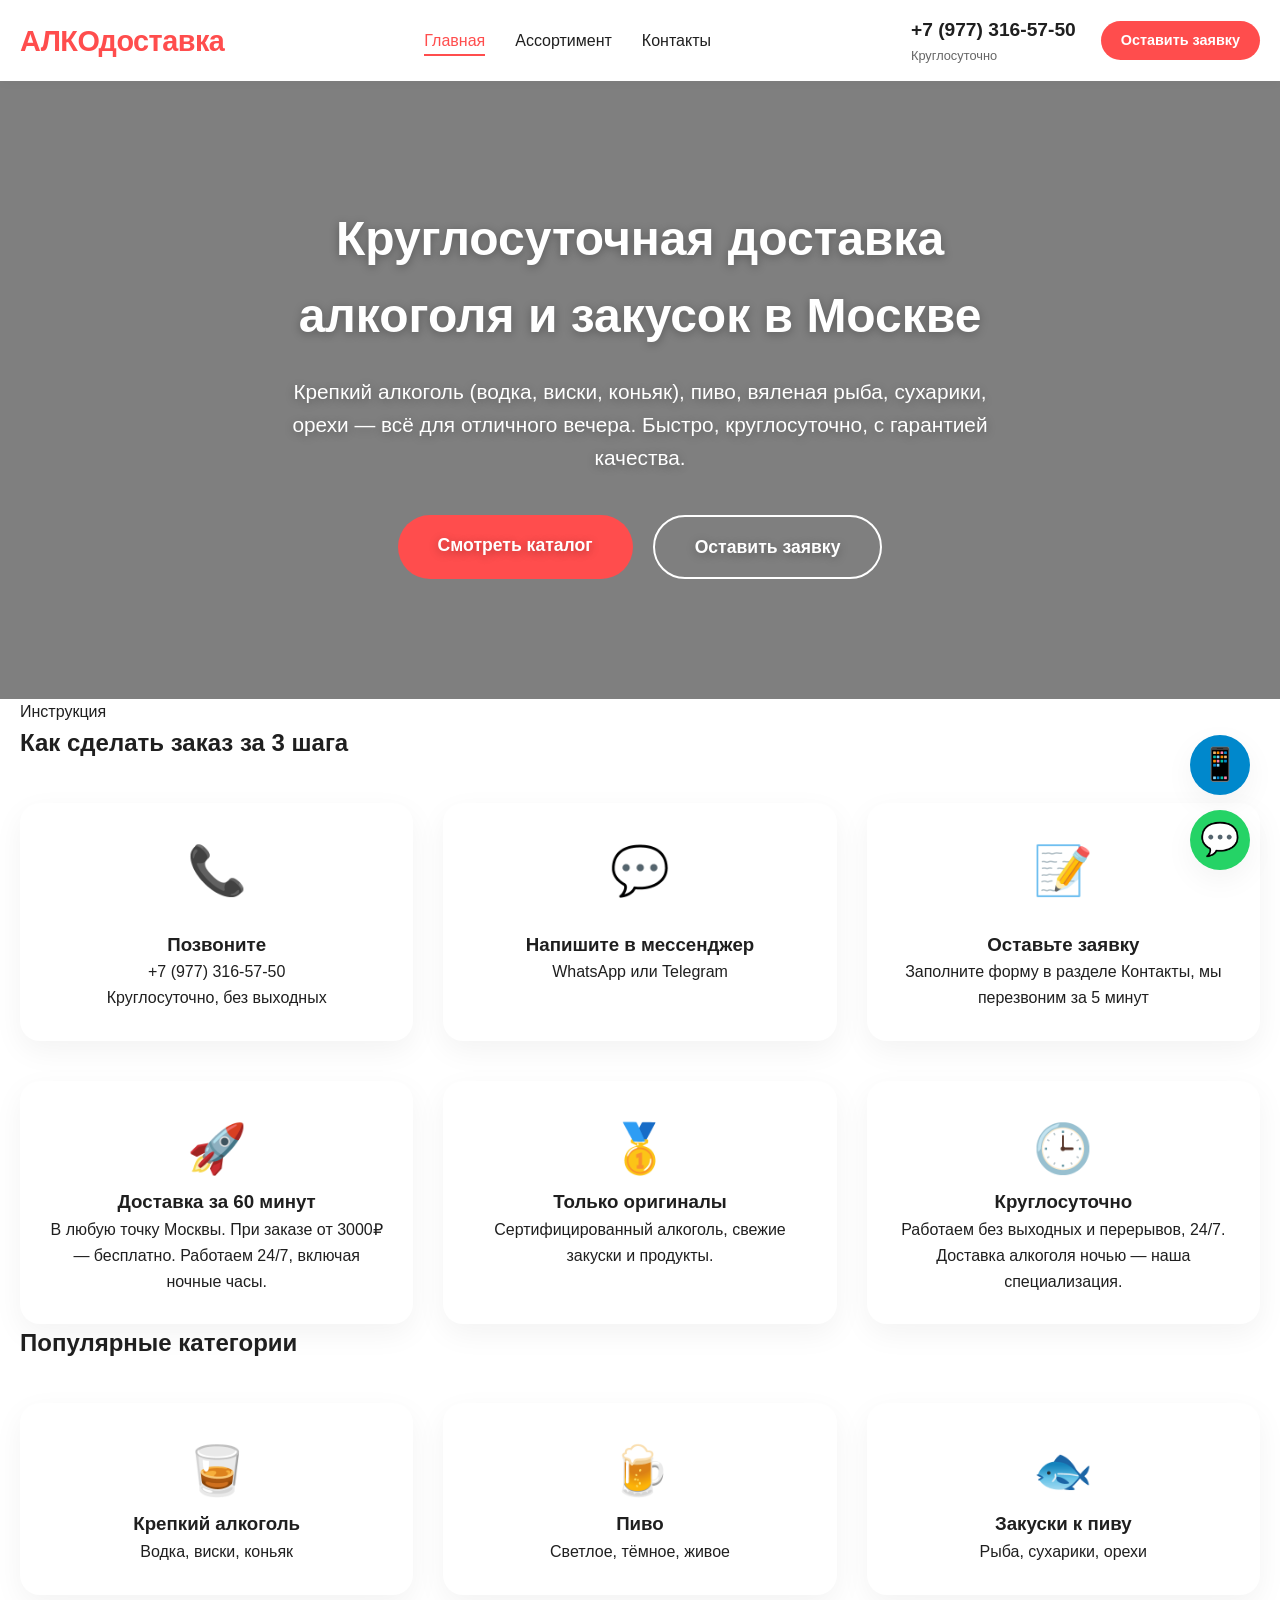
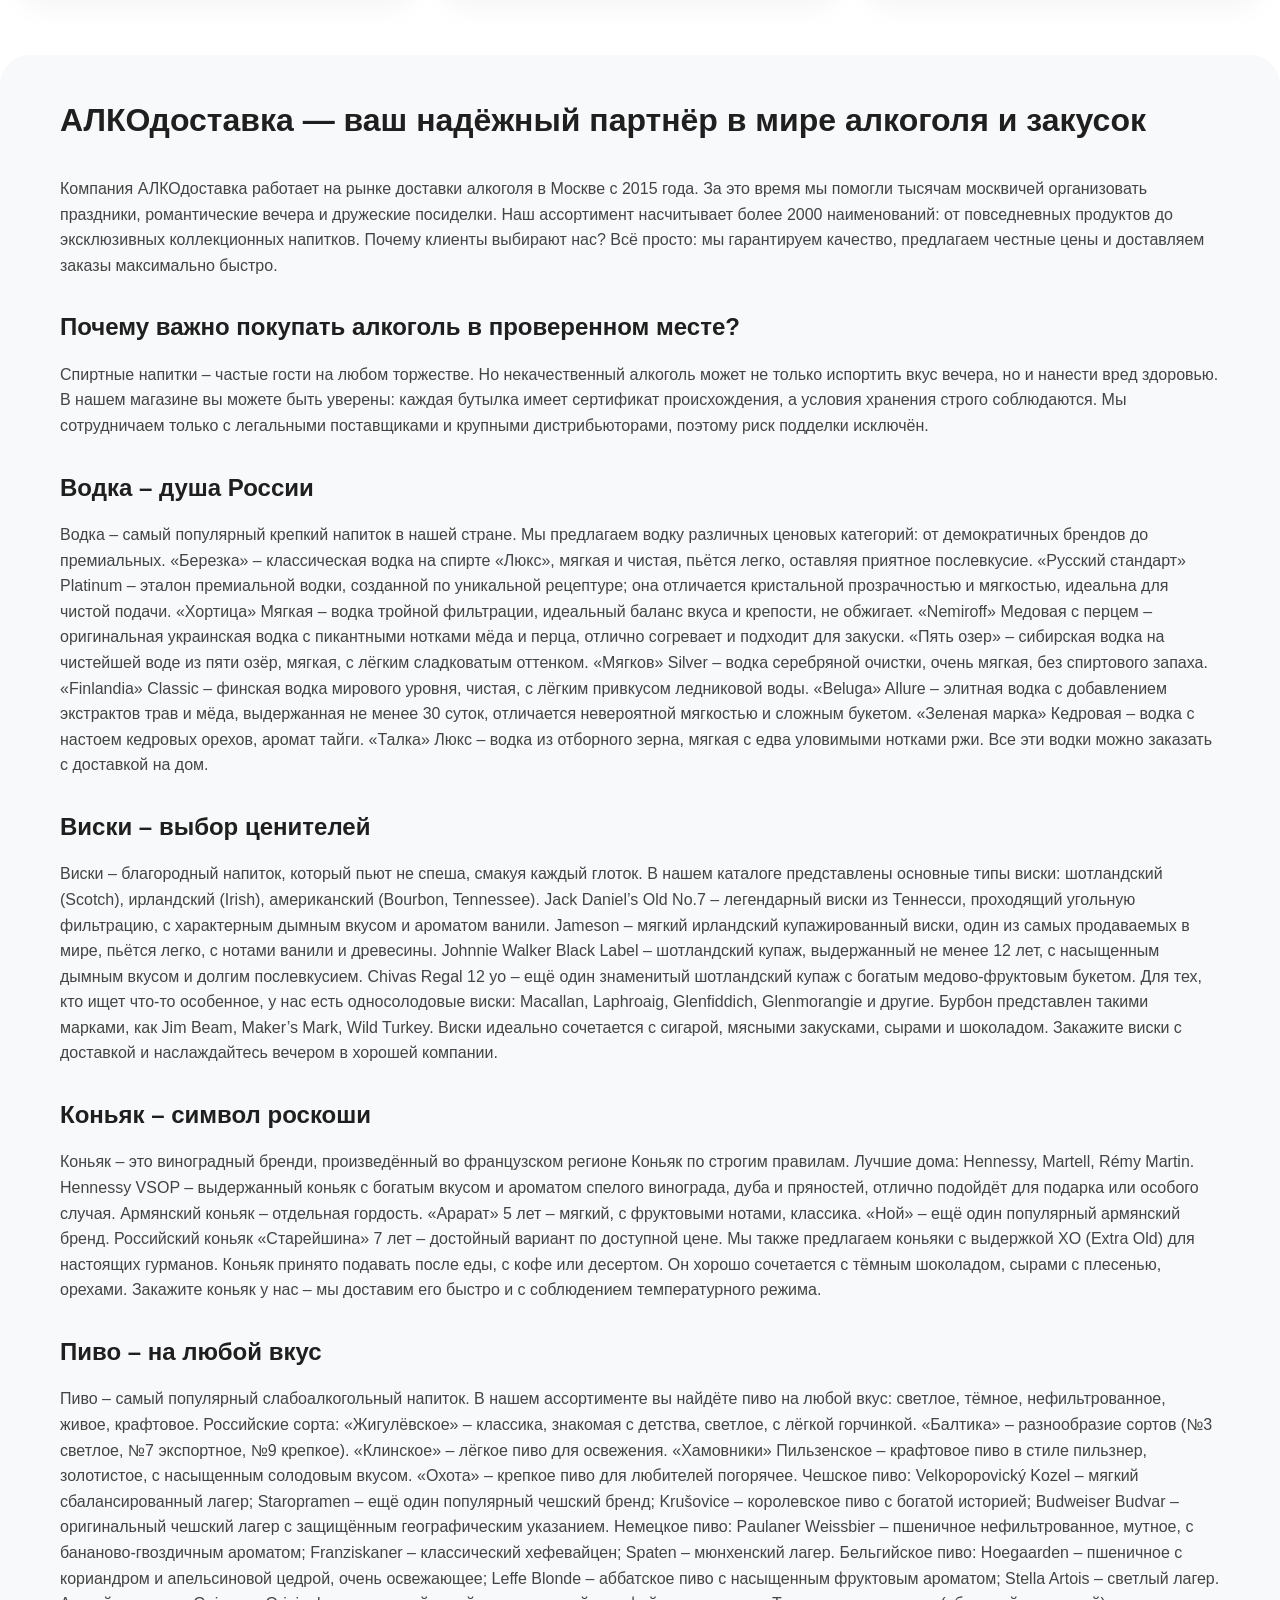
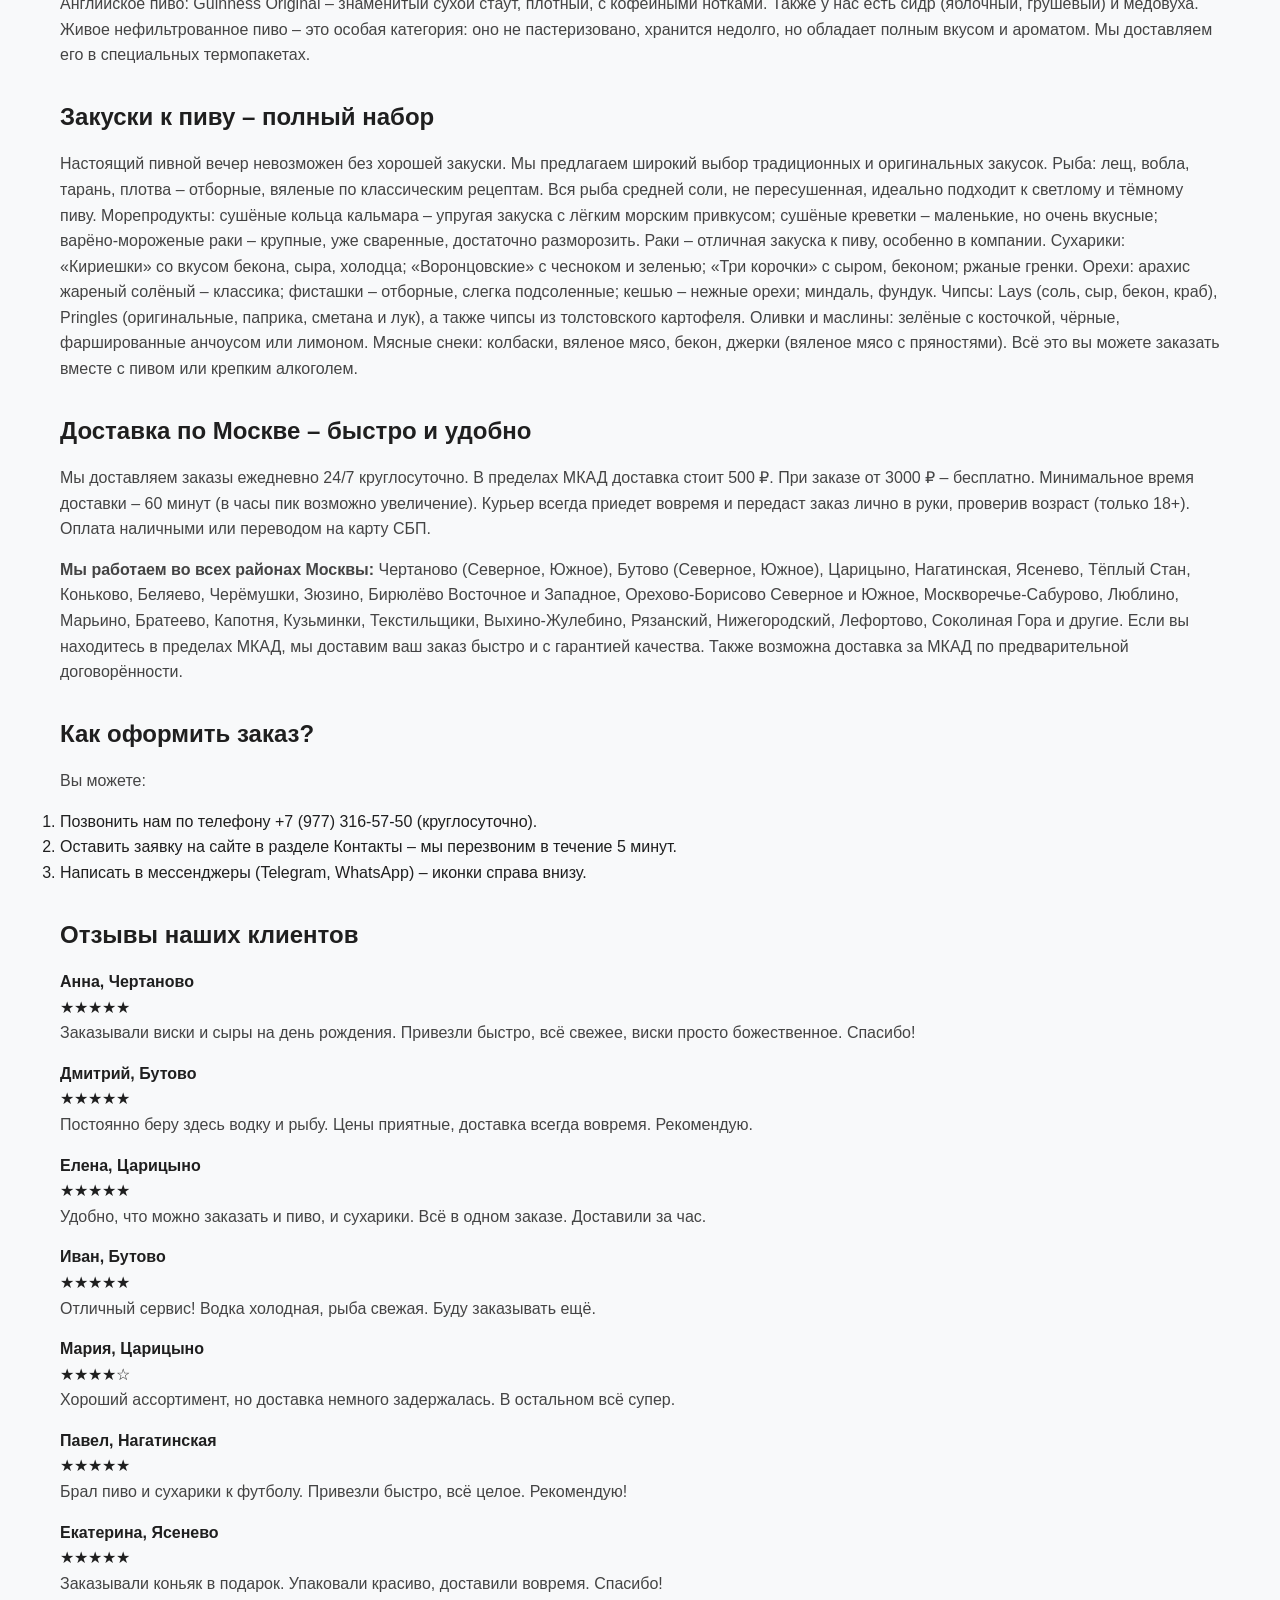
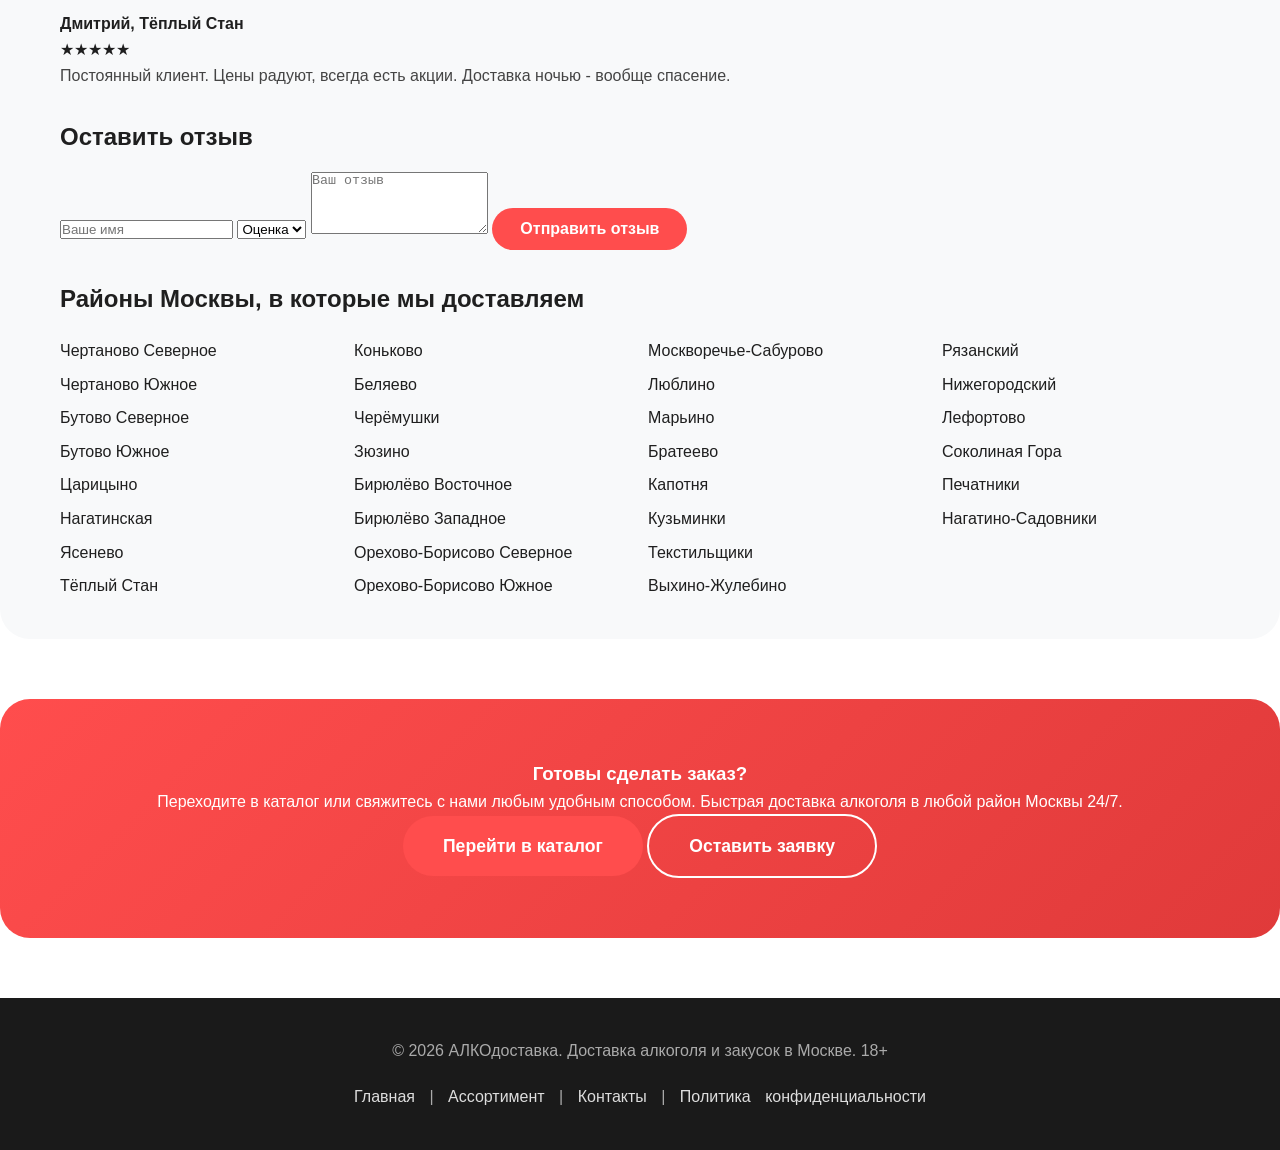
==== index.html @ 417f0587 "Add files via upload" ====
<!DOCTYPE html>
<html lang="ru">
<head>
    <meta charset="UTF-8">
    <meta name="viewport" content="width=device-width, initial-scale=1.0">
    <title>АЛКОдоставка — круглосуточная доставка алкоголя и закусок в Москве</title>
    <meta name="description" content="АЛКОдоставка: быстрая доставка крепкого алкоголя (водка, виски, коньяк), пива, закусок к пиву. Работаем 24/7. Доставляем в Чертаново, Бутово, Царицыно, Нагатинскую и все районы Москвы.">
    <meta name="keywords" content="доставка алкоголя Москва, АЛКОдоставка, доставка водки, виски на дом, коньяк с доставкой, пиво, закуски к пиву, рыба к пиву, сухарики, круглосуточная доставка алкоголя, доставка алкоголя Чертаново, доставка алкоголя Бутово, доставка алкоголя Царицыно">
    <meta name="author" content="АЛКОдоставка">
    <link rel="canonical" href="https://dostavka-alkogolya24.vercel.app/">
    <link rel="stylesheet" href="style.css">
    <!-- Yandex.Metrika counter -->
    <script type="text/javascript">
        (function(m,e,t,r,i,k,a){m[i]=m[i]||function(){(m[i].a=m[i].a||[]).push(arguments)};
        m[i].l=1*new Date();
        for (var j = 0; j < document.scripts.length; j++) {if (document.scripts[j].src === r) { return; }}
        k=e.createElement(t),a=e.getElementsByTagName(t)[0],k.async=1,k.src=r,a.parentNode.insertBefore(k,a)})
        (window, document,'script','https://mc.yandex.ru/metrika/tag.js?id=107214496', 'ym');
        ym(107214496, 'init', {ssr:true, webvisor:true, clickmap:true, ecommerce:"dataLayer", referrer: document.referrer, url: location.href, accurateTrackBounce:true, trackLinks:true});
    </script>
    <noscript><div><img src="https://mc.yandex.ru/watch/107214496" style="position:absolute; left:-9999px;" alt="" /></div></noscript>
    <!-- /Yandex.Metrika counter -->
    <!-- Микроразметка LocalBusiness -->
    <script type="application/ld+json">
    {
        "@context": "https://schema.org",
        "@type": "LocalBusiness",
        "name": "АЛКОдоставка",
        "image": "https://dostavka-alkogolya24.vercel.app/logo.png",
        "url": "https://dostavka-alkogolya24.vercel.app",
        "telephone": "+7-977-316-57-50",
        "openingHoursSpecification": [
            {
                "@type": "OpeningHoursSpecification",
                "dayOfWeek": ["Monday","Tuesday","Wednesday","Thursday","Friday","Saturday","Sunday"],
                "opens": "00:00",
                "closes": "23:59"
            }
        ],
        "priceRange": "₽-₽₽₽"
    }
    </script>
</head>
<body>
    <!-- Плавающие кнопки мессенджеров -->
    <div class="floating-messengers">
        <a href="https://t.me/alkotaxi_bot" target="_blank" class="messenger-btn telegram" title="Telegram" rel="noopener">📱</a>
        <a href="https://wa.me/+79773165750" target="_blank" class="messenger-btn whatsapp" title="WhatsApp" rel="noopener">💬</a>
    </div>

    <!-- Шапка -->
    <header class="header">
        <div class="container">
            <a href="index.html" class="logo">АЛКОдоставка</a>
            <nav class="main-nav">
                <ul>
                    <li><a href="index.html" class="nav-link active">Главная</a></li>
                    <li><a href="catalog.html" class="nav-link">Ассортимент</a></li>
                    <li><a href="contacts.html" class="nav-link">Контакты</a></li>
                </ul>
            </nav>
            <div class="header-actions">
                <div class="header-phone">
                    <a href="tel:+79773165750">+7 (977) 316-57-50</a>
                    <span>Круглосуточно</span>
                </div>
                <a href="contacts.html" class="btn btn-small">Оставить заявку</a>
            </div>
            <button class="mobile-menu-btn" aria-label="Меню">☰</button>
        </div>
    </header>

    <main>
        <!-- Герой с видео-фоном -->
        <section class="hero">
            <!-- Видео-фон (замените src на своё) -->
            <video class="hero-video" autoplay muted loop playsinline>
                <source src="/video/video.mp4" type="video/mp4">
                <!-- Если видео с YouTube не работает как фон, используйте файл. Для примера оставлен fallback -->
                Ваш браузер не поддерживает видео.
            </video>
            <div class="hero-overlay"></div>
            <div class="container">
                <h1>Круглосуточная доставка алкоголя и закусок в Москве</h1>
                <p class="hero-subtitle">Крепкий алкоголь (водка, виски, коньяк), пиво, вяленая рыба, сухарики, орехи — всё для отличного вечера. Быстро, круглосуточно, с гарантией качества.</p>
                <div class="hero-buttons">
                    <a href="catalog.html" class="btn btn-large">Смотреть каталог</a>
                    <a href="contacts.html" class="btn btn-large btn-outline">Оставить заявку</a>
                </div>
            </div>
        </section>

        <!-- Инструкция + как заказать -->
        <section class="how-to-order">
            <div class="container">
                <p class="instruction-label">Инструкция</p>
                <h2>Как сделать заказ за 3 шага</h2>
                <div class="steps">
                    <div class="step">
                        <span class="step-icon">📞</span>
                        <h3>Позвоните</h3>
                        <p><a href="tel:+79773165750">+7 (977) 316-57-50</a><br>Круглосуточно, без выходных</p>
                    </div>
                    <div class="step">
                        <span class="step-icon">💬</span>
                        <h3>Напишите в мессенджер</h3>
                        <p><a href="https://wa.me/+79773165750" target="_blank">WhatsApp</a> или <a href="https://t.me/alkotaxi_bot" target="_blank">Telegram</a></p>
                    </div>
                    <div class="step">
                        <span class="step-icon">📝</span>
                        <h3>Оставьте заявку</h3>
                        <p>Заполните форму в разделе <a href="contacts.html">Контакты</a>, мы перезвоним за 5 минут</p>
                    </div>
                </div>
            </div>
        </section>

        <!-- Преимущества -->
        <section class="features">
            <div class="container">
                <div class="feature-item">
                    <span class="feature-icon">🚀</span>
                    <h3>Доставка за 60 минут</h3>
                    <p>В любую точку Москвы. При заказе от 3000₽ — бесплатно. Работаем 24/7, включая ночные часы.</p>
                </div>
                <div class="feature-item">
                    <span class="feature-icon">🥇</span>
                    <h3>Только оригиналы</h3>
                    <p>Сертифицированный алкоголь, свежие закуски и продукты.</p>
                </div>
                <div class="feature-item">
                    <span class="feature-icon">🕒</span>
                    <h3>Круглосуточно</h3>
                    <p>Работаем без выходных и перерывов, 24/7. Доставка алкоголя ночью — наша специализация.</p>
                </div>
            </div>
        </section>

        <!-- Популярные категории -->
        <section class="popular-categories">
            <div class="container">
                <h2>Популярные категории</h2>
                <div class="category-grid">
                    <a href="catalog.html#strong" class="category-card">
                        <span class="category-icon">🥃</span>
                        <h3>Крепкий алкоголь</h3>
                        <p>Водка, виски, коньяк</p>
                    </a>
                    <a href="catalog.html#beer" class="category-card">
                        <span class="category-icon">🍺</span>
                        <h3>Пиво</h3>
                        <p>Светлое, тёмное, живое</p>
                    </a>
                    <a href="catalog.html#snacks" class="category-card">
                        <span class="category-icon">🐟</span>
                        <h3>Закуски к пиву</h3>
                        <p>Рыба, сухарики, орехи</p>
                    </a>
                </div>
            </div>
        </section>

        <!-- SEO-блок (расширенный) -->
        <section class="seo-block">
            <div class="container">
                <h2>АЛКОдоставка — ваш надёжный партнёр в мире алкоголя и закусок</h2>
                <p>Компания АЛКОдоставка работает на рынке доставки алкоголя в Москве с 2015 года. За это время мы помогли тысячам москвичей организовать праздники, романтические вечера и дружеские посиделки. Наш ассортимент насчитывает более 2000 наименований: от повседневных продуктов до эксклюзивных коллекционных напитков. Почему клиенты выбирают нас? Всё просто: мы гарантируем качество, предлагаем честные цены и доставляем заказы максимально быстро.</p>

                <h3>Почему важно покупать алкоголь в проверенном месте?</h3>
                <p>Спиртные напитки – частые гости на любом торжестве. Но некачественный алкоголь может не только испортить вкус вечера, но и нанести вред здоровью. В нашем магазине вы можете быть уверены: каждая бутылка имеет сертификат происхождения, а условия хранения строго соблюдаются. Мы сотрудничаем только с легальными поставщиками и крупными дистрибьюторами, поэтому риск подделки исключён.</p>

                <h3>Водка – душа России</h3>
                <p>Водка – самый популярный крепкий напиток в нашей стране. Мы предлагаем водку различных ценовых категорий: от демократичных брендов до премиальных. «Березка» – классическая водка на спирте «Люкс», мягкая и чистая, пьётся легко, оставляя приятное послевкусие. «Русский стандарт» Platinum – эталон премиальной водки, созданной по уникальной рецептуре; она отличается кристальной прозрачностью и мягкостью, идеальна для чистой подачи. «Хортица» Мягкая – водка тройной фильтрации, идеальный баланс вкуса и крепости, не обжигает. «Nemiroff» Медовая с перцем – оригинальная украинская водка с пикантными нотками мёда и перца, отлично согревает и подходит для закуски. «Пять озер» – сибирская водка на чистейшей воде из пяти озёр, мягкая, с лёгким сладковатым оттенком. «Мягков» Silver – водка серебряной очистки, очень мягкая, без спиртового запаха. «Finlandia» Classic – финская водка мирового уровня, чистая, с лёгким привкусом ледниковой воды. «Beluga» Allure – элитная водка с добавлением экстрактов трав и мёда, выдержанная не менее 30 суток, отличается невероятной мягкостью и сложным букетом. «Зеленая марка» Кедровая – водка с настоем кедровых орехов, аромат тайги. «Талка» Люкс – водка из отборного зерна, мягкая с едва уловимыми нотками ржи. Все эти водки можно заказать с доставкой на дом.</p>

                <h3>Виски – выбор ценителей</h3>
                <p>Виски – благородный напиток, который пьют не спеша, смакуя каждый глоток. В нашем каталоге представлены основные типы виски: шотландский (Scotch), ирландский (Irish), американский (Bourbon, Tennessee). Jack Daniel’s Old No.7 – легендарный виски из Теннесси, проходящий угольную фильтрацию, с характерным дымным вкусом и ароматом ванили. Jameson – мягкий ирландский купажированный виски, один из самых продаваемых в мире, пьётся легко, с нотами ванили и древесины. Johnnie Walker Black Label – шотландский купаж, выдержанный не менее 12 лет, с насыщенным дымным вкусом и долгим послевкусием. Chivas Regal 12 yo – ещё один знаменитый шотландский купаж с богатым медово-фруктовым букетом. Для тех, кто ищет что-то особенное, у нас есть односолодовые виски: Macallan, Laphroaig, Glenfiddich, Glenmorangie и другие. Бурбон представлен такими марками, как Jim Beam, Maker’s Mark, Wild Turkey. Виски идеально сочетается с сигарой, мясными закусками, сырами и шоколадом. Закажите виски с доставкой и наслаждайтесь вечером в хорошей компании.</p>

                <h3>Коньяк – символ роскоши</h3>
                <p>Коньяк – это виноградный бренди, произведённый во французском регионе Коньяк по строгим правилам. Лучшие дома: Hennessy, Martell, Rémy Martin. Hennessy VSOP – выдержанный коньяк с богатым вкусом и ароматом спелого винограда, дуба и пряностей, отлично подойдёт для подарка или особого случая. Армянский коньяк – отдельная гордость. «Арарат» 5 лет – мягкий, с фруктовыми нотами, классика. «Ной» – ещё один популярный армянский бренд. Российский коньяк «Старейшина» 7 лет – достойный вариант по доступной цене. Мы также предлагаем коньяки с выдержкой XO (Extra Old) для настоящих гурманов. Коньяк принято подавать после еды, с кофе или десертом. Он хорошо сочетается с тёмным шоколадом, сырами с плесенью, орехами. Закажите коньяк у нас – мы доставим его быстро и с соблюдением температурного режима.</p>

                <h3>Пиво – на любой вкус</h3>
                <p>Пиво – самый популярный слабоалкогольный напиток. В нашем ассортименте вы найдёте пиво на любой вкус: светлое, тёмное, нефильтрованное, живое, крафтовое. Российские сорта: «Жигулёвское» – классика, знакомая с детства, светлое, с лёгкой горчинкой. «Балтика» – разнообразие сортов (№3 светлое, №7 экспортное, №9 крепкое). «Клинское» – лёгкое пиво для освежения. «Хамовники» Пильзенское – крафтовое пиво в стиле пильзнер, золотистое, с насыщенным солодовым вкусом. «Охота» – крепкое пиво для любителей погорячее. Чешское пиво: Velkopopovický Kozel – мягкий сбалансированный лагер; Staropramen – ещё один популярный чешский бренд; Krušovice – королевское пиво с богатой историей; Budweiser Budvar – оригинальный чешский лагер с защищённым географическим указанием. Немецкое пиво: Paulaner Weissbier – пшеничное нефильтрованное, мутное, с бананово-гвоздичным ароматом; Franziskaner – классический хефевайцен; Spaten – мюнхенский лагер. Бельгийское пиво: Hoegaarden – пшеничное с кориандром и апельсиновой цедрой, очень освежающее; Leffe Blonde – аббатское пиво с насыщенным фруктовым ароматом; Stella Artois – светлый лагер. Английское пиво: Guinness Original – знаменитый сухой стаут, плотный, с кофейными нотками. Также у нас есть сидр (яблочный, грушевый) и медовуха. Живое нефильтрованное пиво – это особая категория: оно не пастеризовано, хранится недолго, но обладает полным вкусом и ароматом. Мы доставляем его в специальных термопакетах.</p>

                <h3>Закуски к пиву – полный набор</h3>
                <p>Настоящий пивной вечер невозможен без хорошей закуски. Мы предлагаем широкий выбор традиционных и оригинальных закусок. Рыба: лещ, вобла, тарань, плотва – отборные, вяленые по классическим рецептам. Вся рыба средней соли, не пересушенная, идеально подходит к светлому и тёмному пиву. Морепродукты: сушёные кольца кальмара – упругая закуска с лёгким морским привкусом; сушёные креветки – маленькие, но очень вкусные; варёно-мороженые раки – крупные, уже сваренные, достаточно разморозить. Раки – отличная закуска к пиву, особенно в компании. Сухарики: «Кириешки» со вкусом бекона, сыра, холодца; «Воронцовские» с чесноком и зеленью; «Три корочки» с сыром, беконом; ржаные гренки. Орехи: арахис жареный солёный – классика; фисташки – отборные, слегка подсоленные; кешью – нежные орехи; миндаль, фундук. Чипсы: Lays (соль, сыр, бекон, краб), Pringles (оригинальные, паприка, сметана и лук), а также чипсы из толстовского картофеля. Оливки и маслины: зелёные с косточкой, чёрные, фаршированные анчоусом или лимоном. Мясные снеки: колбаски, вяленое мясо, бекон, джерки (вяленое мясо с пряностями). Всё это вы можете заказать вместе с пивом или крепким алкоголем.</p>

                <h3>Доставка по Москве – быстро и удобно</h3>
                <p>Мы доставляем заказы ежедневно 24/7 круглосуточно. В пределах МКАД доставка стоит 500 ₽. При заказе от 3000 ₽ – бесплатно. Минимальное время доставки – 60 минут (в часы пик возможно увеличение). Курьер всегда приедет вовремя и передаст заказ лично в руки, проверив возраст (только 18+). Оплата наличными или переводом на карту СБП.</p>
                <p><strong>Мы работаем во всех районах Москвы:</strong> Чертаново (Северное, Южное), Бутово (Северное, Южное), Царицыно, Нагатинская, Ясенево, Тёплый Стан, Коньково, Беляево, Черёмушки, Зюзино, Бирюлёво Восточное и Западное, Орехово-Борисово Северное и Южное, Москворечье-Сабурово, Люблино, Марьино, Братеево, Капотня, Кузьминки, Текстильщики, Выхино-Жулебино, Рязанский, Нижегородский, Лефортово, Соколиная Гора и другие. Если вы находитесь в пределах МКАД, мы доставим ваш заказ быстро и с гарантией качества. Также возможна доставка за МКАД по предварительной договорённости.</p>

                <h3>Как оформить заказ?</h3>
                <p>Вы можете:</p>
                <ol>
                    <li>Позвонить нам по телефону <a href="tel:+79773165750">+7 (977) 316-57-50</a> (круглосуточно).</li>
                    <li>Оставить заявку на сайте в разделе <a href="contacts.html">Контакты</a> – мы перезвоним в течение 5 минут.</li>
                    <li>Написать в мессенджеры (Telegram, WhatsApp) – иконки справа внизу.</li>
                </ol>

                <h3>Отзывы наших клиентов</h3>
                <div class="reviews">
                    <!-- Существующие отзывы (со звёздами) -->
                    <div class="review-item">
                        <strong>Анна, Чертаново</strong>
                        <div class="stars">★★★★★</div>
                        <p>Заказывали виски и сыры на день рождения. Привезли быстро, всё свежее, виски просто божественное. Спасибо!</p>
                    </div>
                    <div class="review-item">
                        <strong>Дмитрий, Бутово</strong>
                        <div class="stars">★★★★★</div>
                        <p>Постоянно беру здесь водку и рыбу. Цены приятные, доставка всегда вовремя. Рекомендую.</p>
                    </div>
                    <div class="review-item">
                        <strong>Елена, Царицыно</strong>
                        <div class="stars">★★★★★</div>
                        <p>Удобно, что можно заказать и пиво, и сухарики. Всё в одном заказе. Доставили за час.</p>
                    </div>
                    <!-- Новые отзывы (ещё 5) -->
                    <div class="review-item">
                        <strong>Иван, Бутово</strong>
                        <div class="stars">★★★★★</div>
                        <p>Отличный сервис! Водка холодная, рыба свежая. Буду заказывать ещё.</p>
                    </div>
                    <div class="review-item">
                        <strong>Мария, Царицыно</strong>
                        <div class="stars">★★★★☆</div>
                        <p>Хороший ассортимент, но доставка немного задержалась. В остальном всё супер.</p>
                    </div>
                    <div class="review-item">
                        <strong>Павел, Нагатинская</strong>
                        <div class="stars">★★★★★</div>
                        <p>Брал пиво и сухарики к футболу. Привезли быстро, всё целое. Рекомендую!</p>
                    </div>
                    <div class="review-item">
                        <strong>Екатерина, Ясенево</strong>
                        <div class="stars">★★★★★</div>
                        <p>Заказывали коньяк в подарок. Упаковали красиво, доставили вовремя. Спасибо!</p>
                    </div>
                    <div class="review-item">
                        <strong>Дмитрий, Тёплый Стан</strong>
                        <div class="stars">★★★★★</div>
                        <p>Постоянный клиент. Цены радуют, всегда есть акции. Доставка ночью - вообще спасение.</p>
                    </div>
                </div>

                <!-- Форма для отзыва -->
                <div class="add-review">
                    <h3>Оставить отзыв</h3>
                    <form id="review-form">
                        <input type="text" name="reviewer_name" placeholder="Ваше имя" required>
                        <select name="rating" required>
                            <option value="" disabled selected>Оценка</option>
                            <option value="5">5 ★</option>
                            <option value="4">4 ★</option>
                            <option value="3">3 ★</option>
                            <option value="2">2 ★</option>
                            <option value="1">1 ★</option>
                        </select>
                        <textarea name="review_text" placeholder="Ваш отзыв" rows="4" required></textarea>
                        <button type="submit" class="btn">Отправить отзыв</button>
                    </form>
                </div>

                <h3>Районы Москвы, в которые мы доставляем</h3>
                <ul class="district-list">
                    <li>Чертаново Северное</li>
                    <li>Чертаново Южное</li>
                    <li>Бутово Северное</li>
                    <li>Бутово Южное</li>
                    <li>Царицыно</li>
                    <li>Нагатинская</li>
                    <li>Ясенево</li>
                    <li>Тёплый Стан</li>
                    <li>Коньково</li>
                    <li>Беляево</li>
                    <li>Черёмушки</li>
                    <li>Зюзино</li>
                    <li>Бирюлёво Восточное</li>
                    <li>Бирюлёво Западное</li>
                    <li>Орехово-Борисово Северное</li>
                    <li>Орехово-Борисово Южное</li>
                    <li>Москворечье-Сабурово</li>
                    <li>Люблино</li>
                    <li>Марьино</li>
                    <li>Братеево</li>
                    <li>Капотня</li>
                    <li>Кузьминки</li>
                    <li>Текстильщики</li>
                    <li>Выхино-Жулебино</li>
                    <li>Рязанский</li>
                    <li>Нижегородский</li>
                    <li>Лефортово</li>
                    <li>Соколиная Гора</li>
                    <li>Печатники</li>
                    <li>Нагатино-Садовники</li>
                </ul>
            </div>
        </section>

        <!-- Призыв к действию -->
        <section class="cta">
            <div class="container">
                <h3>Готовы сделать заказ?</h3>
                <p>Переходите в каталог или свяжитесь с нами любым удобным способом. Быстрая доставка алкоголя в любой район Москвы 24/7.</p>
                <div class="cta-buttons">
                    <a href="catalog.html" class="btn btn-large">Перейти в каталог</a>
                    <a href="contacts.html" class="btn btn-large btn-outline">Оставить заявку</a>
                </div>
            </div>
        </section>
    </main>

    <!-- Подвал -->
    <footer class="footer">
        <div class="container">
            <p>© 2026 АЛКОдоставка. Доставка алкоголя и закусок в Москве. 18+</p>
            <p class="footer-links">
                <a href="index.html">Главная</a> | 
                <a href="catalog.html">Ассортимент</a> | 
                <a href="contacts.html">Контакты</a> | 
                <a href="#">Политика конфиденциальности</a>
            </p>
        </div>
    </footer>

    <script src="script.js"></script>
</body>
</html>
---- style.css ----
/* style.css */

/* ===== RESET & VARIABLES ===== */
:root {
    --primary: #ff4d4d;
    --primary-dark: #e03a3a;
    --text-dark: #1f1f1f;
    --text-light: #fafafa;
    --bg-light: #ffffff;
    --bg-gray: #f8f9fa;
    --border: #eaeaea;
    --shadow: 0 10px 30px rgba(0, 0, 0, 0.05);
    --transition: all 0.3s ease;
    --container-width: 1280px;
    --gap: 20px;
}

* {
    margin: 0;
    padding: 0;
    box-sizing: border-box;
}

body {
    font-family: 'Inter', -apple-system, BlinkMacSystemFont, 'Segoe UI', Roboto, sans-serif;
    color: var(--text-dark);
    line-height: 1.6;
    background-color: var(--bg-light);
}

a {
    text-decoration: none;
    color: inherit;
}

ul {
    list-style: none;
}

img {
    max-width: 100%;
    display: block;
    object-fit: cover;
}

.container {
    max-width: var(--container-width);
    margin: 0 auto;
    padding: 0 20px;
}

/* ===== BUTTONS ===== */
.btn {
    display: inline-block;
    padding: 12px 28px;
    background-color: var(--primary);
    color: white;
    font-weight: 600;
    border-radius: 60px;
    transition: var(--transition);
    border: none;
    cursor: pointer;
    font-size: 1rem;
    text-align: center;
}

.btn:hover {
    background-color: var(--primary-dark);
    transform: translateY(-2px);
    box-shadow: var(--shadow);
}

.btn-outline {
    background-color: transparent;
    color: var(--primary);
    border: 2px solid var(--primary);
}

.btn-outline:hover {
    background-color: var(--primary);
    color: white;
}

.btn-small {
    padding: 8px 20px;
    font-size: 0.9rem;
}

.btn-large {
    padding: 16px 40px;
    font-size: 1.1rem;
}

/* ===== HEADER ===== */
.header {
    background-color: var(--bg-light);
    box-shadow: 0 2px 10px rgba(0,0,0,0.03);
    position: sticky;
    top: 0;
    z-index: 1000;
}

.header .container {
    display: flex;
    align-items: center;
    justify-content: space-between;
    flex-wrap: wrap;
    padding: 15px 20px;
}

.logo {
    font-size: 1.8rem;
    font-weight: 800;
    color: var(--primary);
    letter-spacing: -0.5px;
}

.main-nav ul {
    display: flex;
    gap: 30px;
}

.nav-link {
    font-weight: 500;
    padding-bottom: 5px;
    border-bottom: 2px solid transparent;
    transition: var(--transition);
}

.nav-link:hover,
.nav-link.active {
    border-bottom-color: var(--primary);
    color: var(--primary);
}

.header-actions {
    display: flex;
    align-items: center;
    gap: 25px;
}

.header-phone a {
    font-weight: 700;
    font-size: 1.2rem;
    color: var(--text-dark);
}

.header-phone span {
    display: block;
    font-size: 0.8rem;
    color: #666;
}

.mobile-menu-btn {
    display: none;
    background: none;
    border: none;
    font-size: 2rem;
    cursor: pointer;
    line-height: 1;
    color: var(--text-dark);
}

/* Мобильное меню */
@media (max-width: 768px) {
    .main-nav {
        display: none;
        width: 100%;
        order: 3;
        margin-top: 15px;
    }
    .main-nav.active {
        display: block;
    }
    .main-nav ul {
        flex-direction: column;
        gap: 15px;
        align-items: center;
        padding: 20px 0;
        border-top: 1px solid var(--border);
    }
    .header-actions {
        margin-left: auto;
    }
    .header-phone span {
        display: none;
    }
    .mobile-menu-btn {
        display: block;
    }
    .header-actions .btn {
        display: none;
    }
}

/* ===== FLOATING MESSENGERS ===== */
.floating-messengers {
    position: fixed;
    bottom: 30px;
    right: 30px;
    display: flex;
    flex-direction: column;
    gap: 15px;
    z-index: 999;
}

.messenger-btn {
    width: 60px;
    height: 60px;
    border-radius: 50%;
    display: flex;
    align-items: center;
    justify-content: center;
    font-size: 2rem;
    color: white;
    box-shadow: var(--shadow);
    transition: var(--transition);
}

.messenger-btn.telegram {
    background-color: #0088cc;
}
.messenger-btn.whatsapp {
    background-color: #25D366;
}
.messenger-btn:hover {
    transform: scale(1.1) translateY(-5px);
}

/* ===== HERO ===== */
.hero {
    background: linear-gradient(135deg, #f5f7fa 0%, #c3cfe2 100%);
    padding: 80px 0;
    text-align: center;
}

.hero h1 {
    font-size: 3rem;
    margin-bottom: 20px;
    max-width: 800px;
    margin-left: auto;
    margin-right: auto;
}

.hero-subtitle {
    font-size: 1.3rem;
    max-width: 700px;
    margin: 0 auto 40px;
    color: #333;
}

.hero-buttons {
    display: flex;
    gap: 20px;
    justify-content: center;
    flex-wrap: wrap;
}

/* ===== STEPS ===== */
.steps {
    display: grid;
    grid-template-columns: repeat(3, 1fr);
    gap: 30px;
    margin-top: 40px;
}

.step {
    background: white;
    padding: 30px;
    border-radius: 20px;
    box-shadow: var(--shadow);
    text-align: center;
    transition: var(--transition);
}

.step:hover {
    transform: translateY(-10px);
}

.step-icon {
    font-size: 3rem;
    margin-bottom: 20px;
    display: inline-block;
}

/* ===== FEATURES ===== */
.features .container {
    display: grid;
    grid-template-columns: repeat(3, 1fr);
    gap: 30px;
    margin-top: 40px;
}

.feature-item {
    background: white;
    padding: 30px;
    border-radius: 20px;
    box-shadow: var(--shadow);
    text-align: center;
}

.feature-icon {
    font-size: 3rem;
    margin-bottom: 15px;
}

/* ===== CATEGORY GRID ===== */
.category-grid {
    display: grid;
    grid-template-columns: repeat(3, 1fr);
    gap: 30px;
    margin-top: 40px;
}

.category-card {
    background: white;
    padding: 30px;
    border-radius: 20px;
    box-shadow: var(--shadow);
    text-align: center;
    transition: var(--transition);
}

.category-card:hover {
    transform: translateY(-5px);
    box-shadow: 0 20px 40px rgba(0,0,0,0.1);
}

.category-icon {
    font-size: 3rem;
    margin-bottom: 15px;
}

/* ===== CATALOG GRID ===== */
.catalog-categories {
    display: flex;
    gap: 10px;
    flex-wrap: wrap;
    margin: 40px 0 20px;
    justify-content: center;
}

.category-btn {
    padding: 10px 24px;
    border: 2px solid var(--border);
    background: white;
    border-radius: 40px;
    font-weight: 600;
    cursor: pointer;
    transition: var(--transition);
}

.category-btn.active,
.category-btn:hover {
    background: var(--primary);
    color: white;
    border-color: var(--primary);
}

.catalog-grid {
    display: grid;
    grid-template-columns: repeat(4, 1fr);
    gap: 25px;
    margin: 40px 0;
}

.product-card {
    background: white;
    border-radius: 20px;
    overflow: hidden;
    box-shadow: var(--shadow);
    transition: var(--transition);
    padding: 20px;
    text-align: center;
}

.product-card:hover {
    transform: translateY(-5px);
    box-shadow: 0 15px 35px rgba(0,0,0,0.1);
}

.product-image {
    width: 100%;
    aspect-ratio: 1 / 1;
    border-radius: 15px;
    overflow: hidden;
    margin-bottom: 15px;
    background: #f0f0f0;
    display: flex;
    align-items: center;
    justify-content: center;
}

.product-image img {
    width: 100%;
    height: 100%;
    object-fit: cover;
}

.product-price {
    display: block;
    font-size: 1.5rem;
    font-weight: 700;
    color: var(--primary);
    margin: 10px 0;
}

/* ===== CONTACTS ===== */
.contacts-grid {
    display: grid;
    grid-template-columns: 1fr 1fr;
    gap: 40px;
    margin: 40px 0;
}

.contacts-list li {
    margin-bottom: 15px;
    font-size: 1.1rem;
}

.contacts-list span {
    font-weight: 600;
    display: inline-block;
    width: 120px;
}

.contacts-form input,
.contacts-form textarea {
    width: 100%;
    padding: 15px;
    margin-bottom: 15px;
    border: 1px solid var(--border);
    border-radius: 12px;
    font-family: inherit;
    transition: var(--transition);
}

.contacts-form input:focus,
.contacts-form textarea:focus {
    outline: none;
    border-color: var(--primary);
    box-shadow: 0 0 0 3px rgba(255,77,77,0.1);
}

.form-note {
    text-align: center;
    color: #666;
    margin-top: 10px;
}

.age-warning {
    font-size: 2rem;
    font-weight: 800;
    color: var(--primary);
    margin-top: 20px;
}

/* ===== FAQ ACCORDION ===== */
.faq-item {
    background: white;
    border-radius: 15px;
    margin-bottom: 15px;
    padding: 0 20px;
    box-shadow: var(--shadow);
    cursor: pointer;
    transition: var(--transition);
}

.faq-item:hover {
    background: #fafafa;
}

.faq-item h4 {
    padding: 20px 0;
    margin: 0;
    position: relative;
    font-size: 1.2rem;
    user-select: none;
}

.faq-item h4::after {
    content: "▼";
    position: absolute;
    right: 0;
    top: 50%;
    transform: translateY(-50%);
    font-size: 0.8rem;
    transition: var(--transition);
}

.faq-item.active h4::after {
    transform: translateY(-50%) rotate(180deg);
}

.faq-item p {
    max-height: 0;
    overflow: hidden;
    margin: 0;
    transition: max-height 0.3s ease-out;
}

.faq-item.active p {
    max-height: 200px;
    padding-bottom: 20px;
}

/* ===== SEO BLOCK ===== */
.seo-block {
    margin: 60px 0;
    padding: 40px;
    background: var(--bg-gray);
    border-radius: 30px;
}

.seo-block h2 {
    font-size: 2rem;
    margin-bottom: 30px;
}

.seo-block h3 {
    font-size: 1.5rem;
    margin: 30px 0 15px;
}

.seo-block p {
    margin-bottom: 15px;
    color: #444;
}

.district-list {
    columns: 4;
    margin-top: 20px;
}
.district-list li {
    margin-bottom: 8px;
}

/* ===== CTA ===== */
.cta {
    background: linear-gradient(135deg, var(--primary) 0%, var(--primary-dark) 100%);
    color: white;
    padding: 60px 0;
    text-align: center;
    border-radius: 30px;
}

.cta .btn-outline {
    border-color: white;
    color: white;
}
.cta .btn-outline:hover {
    background: white;
    color: var(--primary);
}

/* ===== FOOTER ===== */
.footer {
    background: #1a1a1a;
    color: #aaa;
    padding: 40px 0;
    margin-top: 60px;
    text-align: center;
}

.footer a {
    color: #ddd;
    transition: var(--transition);
}

.footer a:hover {
    color: white;
}

.footer-links {
    margin-top: 20px;
    word-spacing: 10px;
}

/* ===== ADAPTIVE ===== */
@media (max-width: 1024px) {
    .catalog-grid {
        grid-template-columns: repeat(3, 1fr);
    }
}

@media (max-width: 768px) {
    .hero h1 {
        font-size: 2.2rem;
    }
    .steps,
    .features .container,
    .category-grid,
    .contacts-grid {
        grid-template-columns: 1fr;
    }
    .catalog-grid {
        grid-template-columns: repeat(2, 1fr);
    }
    .district-list {
        columns: 2;
    }
}

@media (max-width: 480px) {
    .catalog-grid {
        grid-template-columns: 1fr;
    }
    .hero-buttons {
        flex-direction: column;
    }
    .btn-large {
        width: 100%;
    }
    .floating-messengers {
        bottom: 15px;
        right: 15px;
    }
    .messenger-btn {
        width: 50px;
        height: 50px;
        font-size: 1.5rem;
    }
}
/* Hero с видео-фоном */
.hero {
    position: relative;
    overflow: hidden;
    color: white;
    padding: 120px 0;
    background: transparent; /* убираем предыдущий градиент */
}

.hero-video {
    position: absolute;
    top: 0;
    left: 0;
    width: 100%;
    height: 100%;
    object-fit: cover;
    z-index: -2;
}

.hero-overlay {
    position: absolute;
    top: 0;
    left: 0;
    width: 100%;
    height: 100%;
    background: rgba(0, 0, 0, 0.5); /* затемнение */
    z-index: -1;
}

.hero .container {
    position: relative;
    z-index: 1;
}

.hero h1,
.hero .hero-subtitle,
.hero .hero-buttons {
    color: white;
    text-shadow: 0 2px 10px rgba(0,0,0,0.3);
}

.hero .btn-outline {
    border-color: white;
    color: white;
}
.hero .btn-outline:hover {
    background: white;
    color: var(--primary);
}
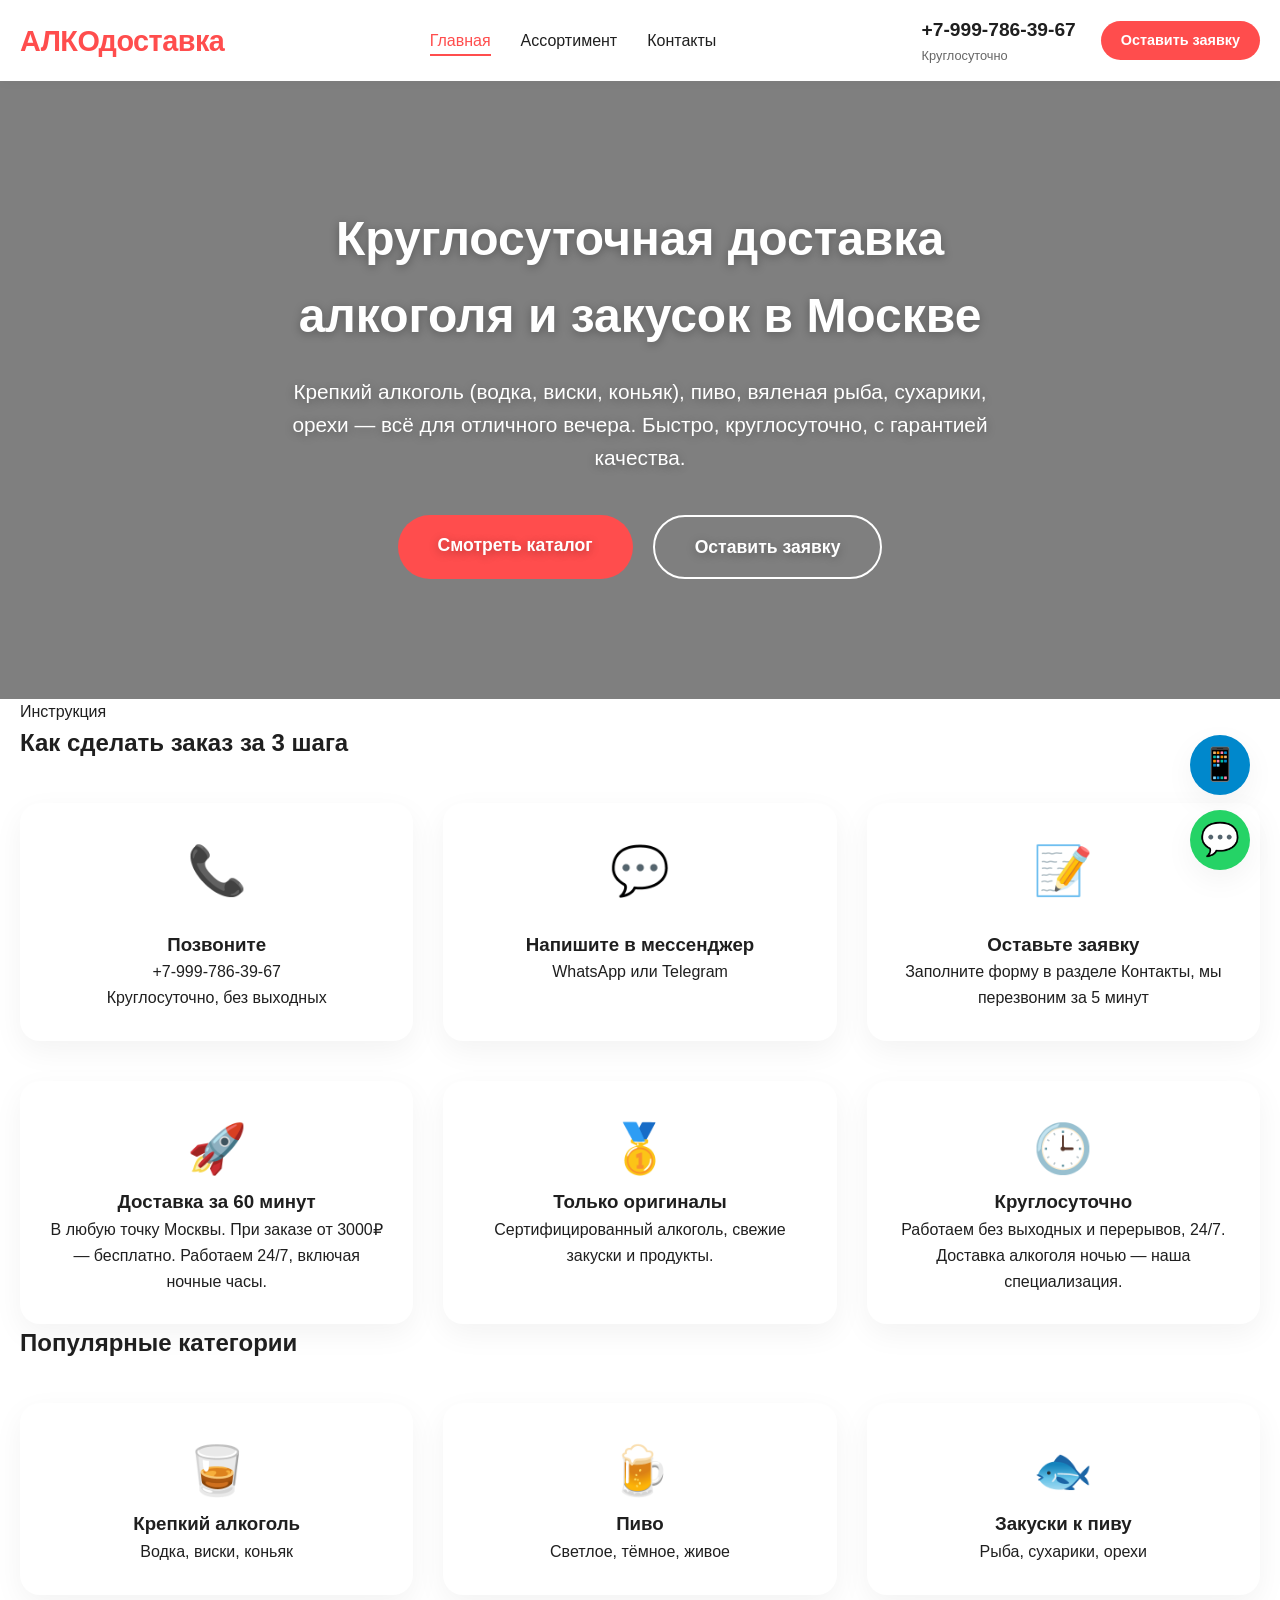
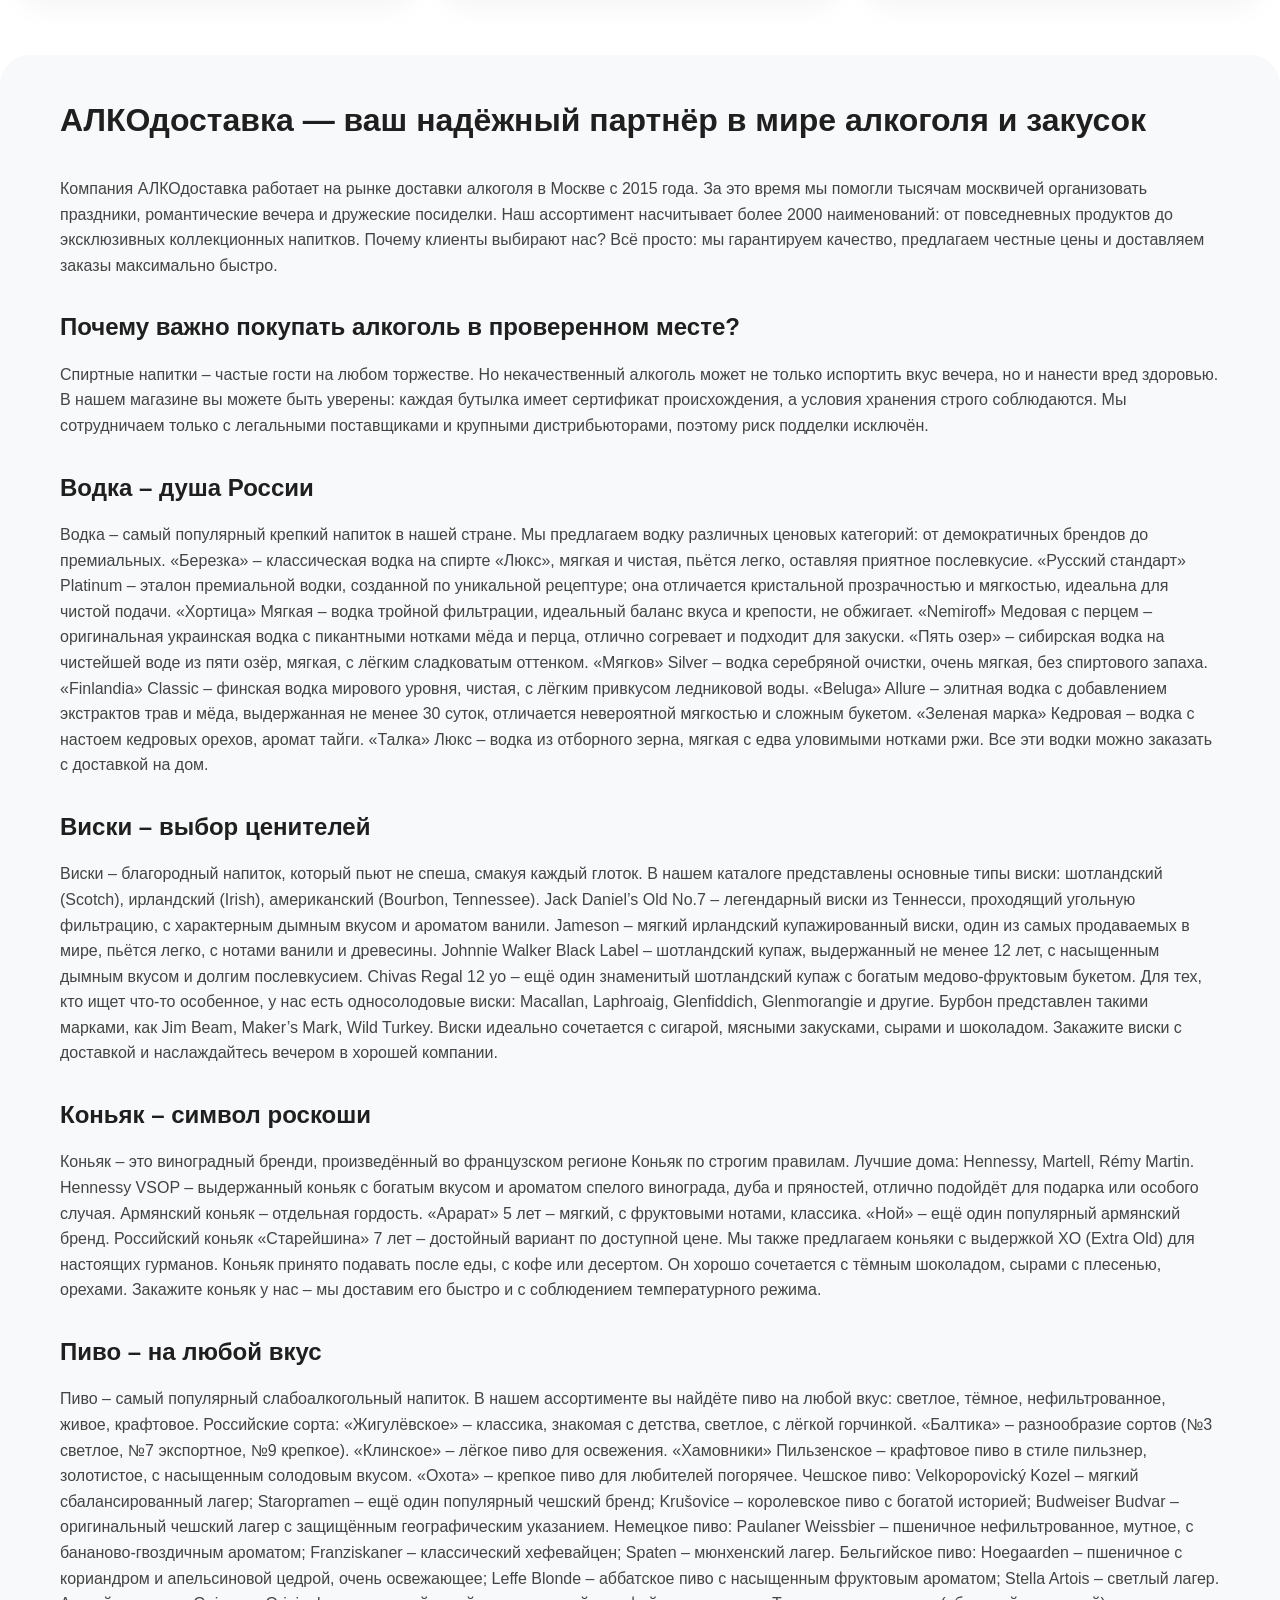
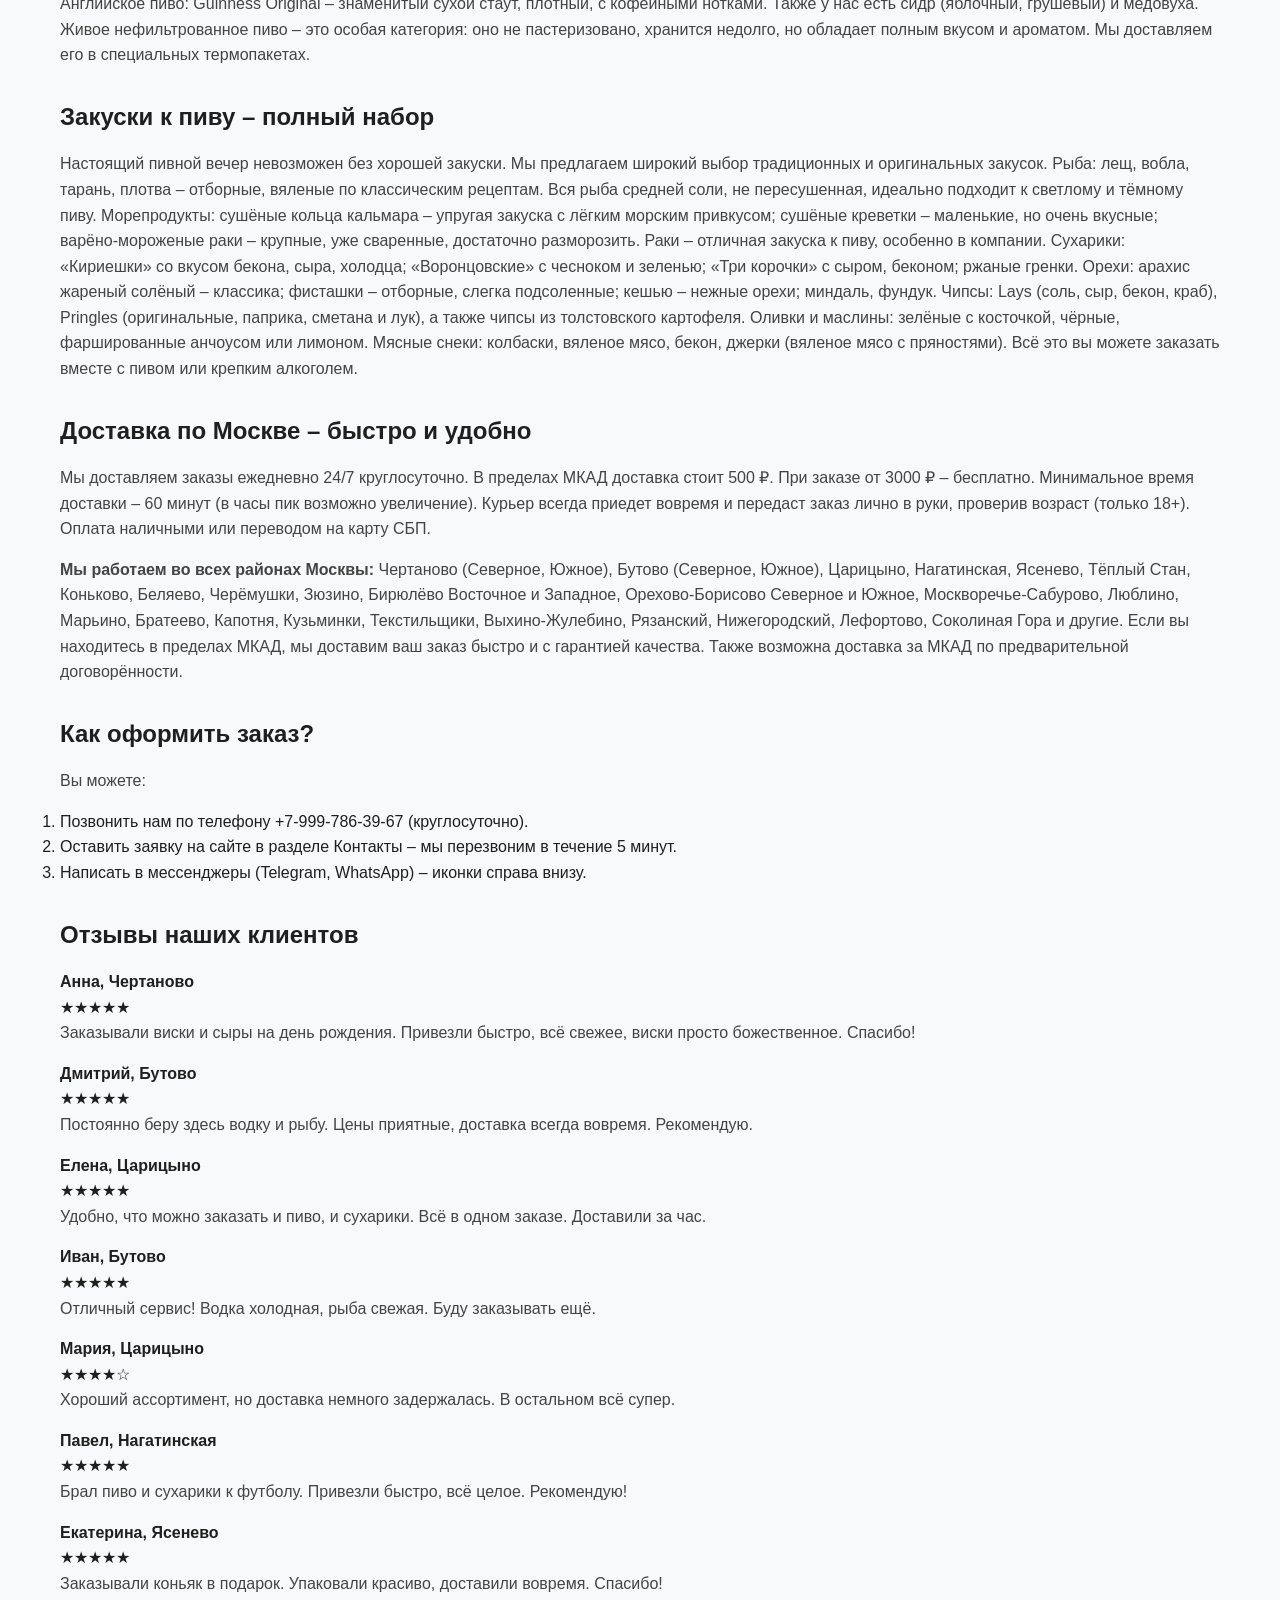
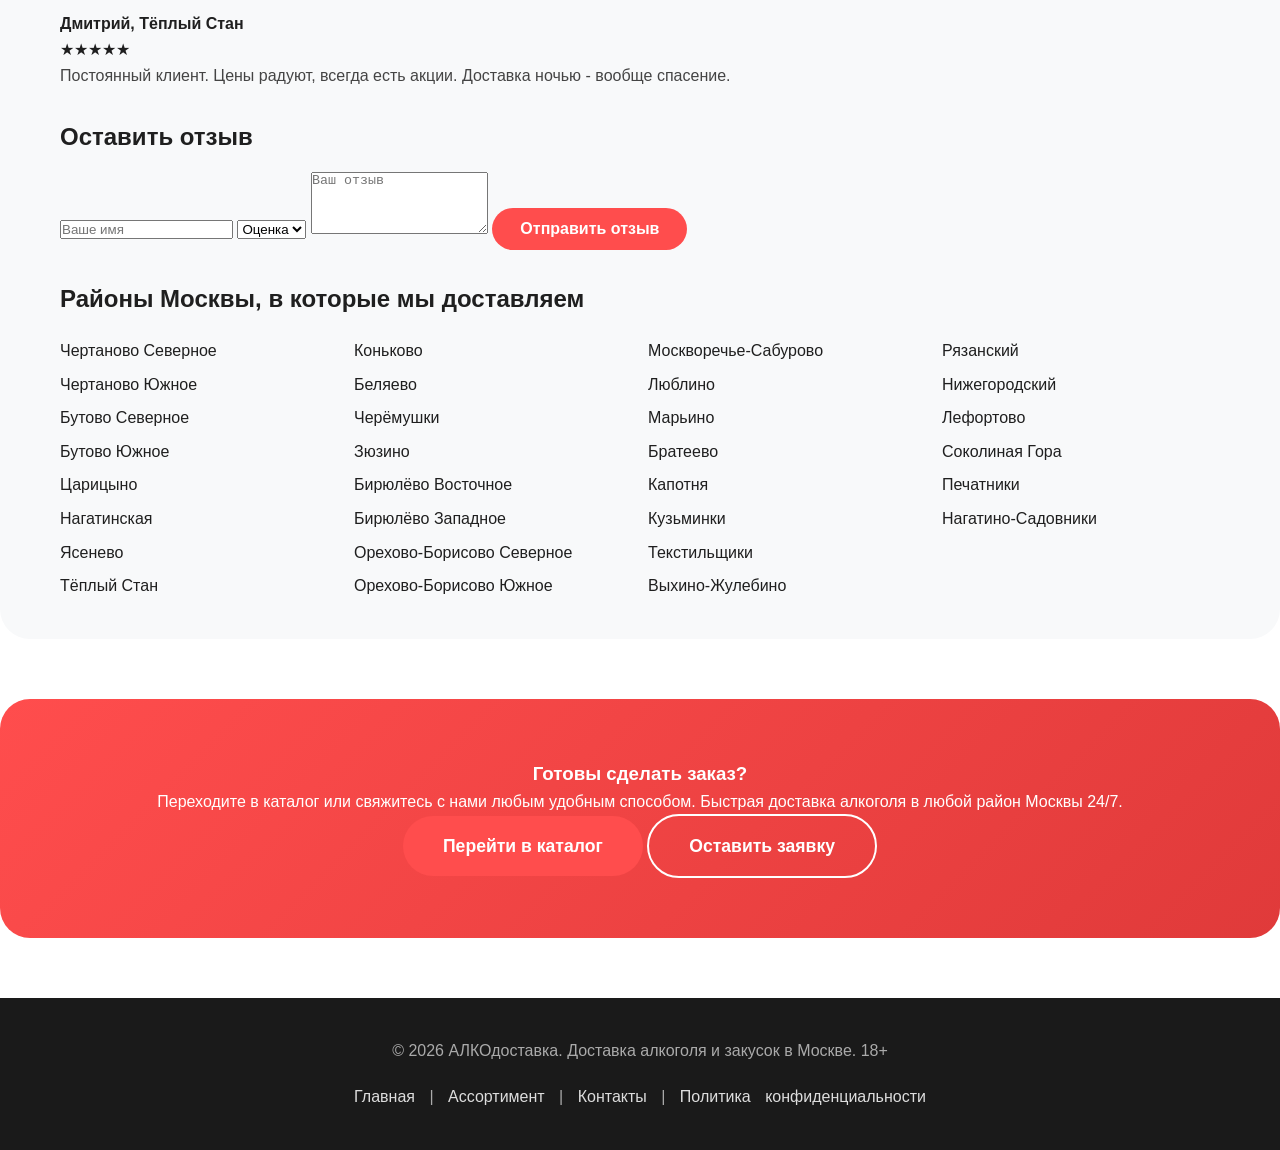
==== commit ecb2fb9c: "index.html" ====
--- a/index.html
+++ b/index.html
@@ -7,7 +7,7 @@
     <meta name="description" content="АЛКОдоставка: быстрая доставка крепкого алкоголя (водка, виски, коньяк), пива, закусок к пиву. Работаем 24/7. Доставляем в Чертаново, Бутово, Царицыно, Нагатинскую и все районы Москвы.">
     <meta name="keywords" content="доставка алкоголя Москва, АЛКОдоставка, доставка водки, виски на дом, коньяк с доставкой, пиво, закуски к пиву, рыба к пиву, сухарики, круглосуточная доставка алкоголя, доставка алкоголя Чертаново, доставка алкоголя Бутово, доставка алкоголя Царицыно">
     <meta name="author" content="АЛКОдоставка">
-    <link rel="canonical" href="https://dostavka-alkogolya24.vercel.app/">
+    <link rel="canonical" href="https://dostavka-alkogolya-msk24.vercel.app/">
     <link rel="stylesheet" href="style.css">
     <!-- Yandex.Metrika counter -->
     <script type="text/javascript">
@@ -26,9 +26,9 @@
         "@context": "https://schema.org",
         "@type": "LocalBusiness",
         "name": "АЛКОдоставка",
-        "image": "https://dostavka-alkogolya24.vercel.app/logo.png",
-        "url": "https://dostavka-alkogolya24.vercel.app",
-        "telephone": "+7-977-316-57-50",
+        "image": "https://dostavka-alkogolya-msk24.vercel.app/logo.png",
+        "url": "https://dostavka-alkogolya-msk24.vercel.app",
+        "telephone": "+7-999-786-39-67",
         "openingHoursSpecification": [
             {
                 "@type": "OpeningHoursSpecification",
@@ -45,7 +45,7 @@
     <!-- Плавающие кнопки мессенджеров -->
     <div class="floating-messengers">
         <a href="https://t.me/alkotaxi_bot" target="_blank" class="messenger-btn telegram" title="Telegram" rel="noopener">📱</a>
-        <a href="https://wa.me/+79773165750" target="_blank" class="messenger-btn whatsapp" title="WhatsApp" rel="noopener">💬</a>
+        <a href="https://wa.me/+79997863967" target="_blank" class="messenger-btn whatsapp" title="WhatsApp" rel="noopener">💬</a>
     </div>
 
     <!-- Шапка -->
@@ -61,7 +61,7 @@
             </nav>
             <div class="header-actions">
                 <div class="header-phone">
-                    <a href="tel:+79773165750">+7 (977) 316-57-50</a>
+                    <a href="tel:+79997863967">+7-999-786-39-67</a>
                     <span>Круглосуточно</span>
                 </div>
                 <a href="contacts.html" class="btn btn-small">Оставить заявку</a>
@@ -99,12 +99,12 @@
                     <div class="step">
                         <span class="step-icon">📞</span>
                         <h3>Позвоните</h3>
-                        <p><a href="tel:+79773165750">+7 (977) 316-57-50</a><br>Круглосуточно, без выходных</p>
+                        <p><a href="tel:+79997863967">+7-999-786-39-67</a><br>Круглосуточно, без выходных</p>
                     </div>
                     <div class="step">
                         <span class="step-icon">💬</span>
                         <h3>Напишите в мессенджер</h3>
-                        <p><a href="https://wa.me/+79773165750" target="_blank">WhatsApp</a> или <a href="https://t.me/alkotaxi_bot" target="_blank">Telegram</a></p>
+                        <p><a href="https://wa.me/+79997863967" target="_blank">WhatsApp</a> или <a href="https://t.me/alkotaxi_bot" target="_blank">Telegram</a></p>
                     </div>
                     <div class="step">
                         <span class="step-icon">📝</span>
@@ -191,7 +191,7 @@
                 <h3>Как оформить заказ?</h3>
                 <p>Вы можете:</p>
                 <ol>
-                    <li>Позвонить нам по телефону <a href="tel:+79773165750">+7 (977) 316-57-50</a> (круглосуточно).</li>
+                    <li>Позвонить нам по телефону <a href="tel:+79997863967">+7-999-786-39-67</a> (круглосуточно).</li>
                     <li>Оставить заявку на сайте в разделе <a href="contacts.html">Контакты</a> – мы перезвоним в течение 5 минут.</li>
                     <li>Написать в мессенджеры (Telegram, WhatsApp) – иконки справа внизу.</li>
                 </ol>
@@ -324,4 +324,5 @@
 
     <script src="script.js"></script>
 </body>
-</html>+
+</html>
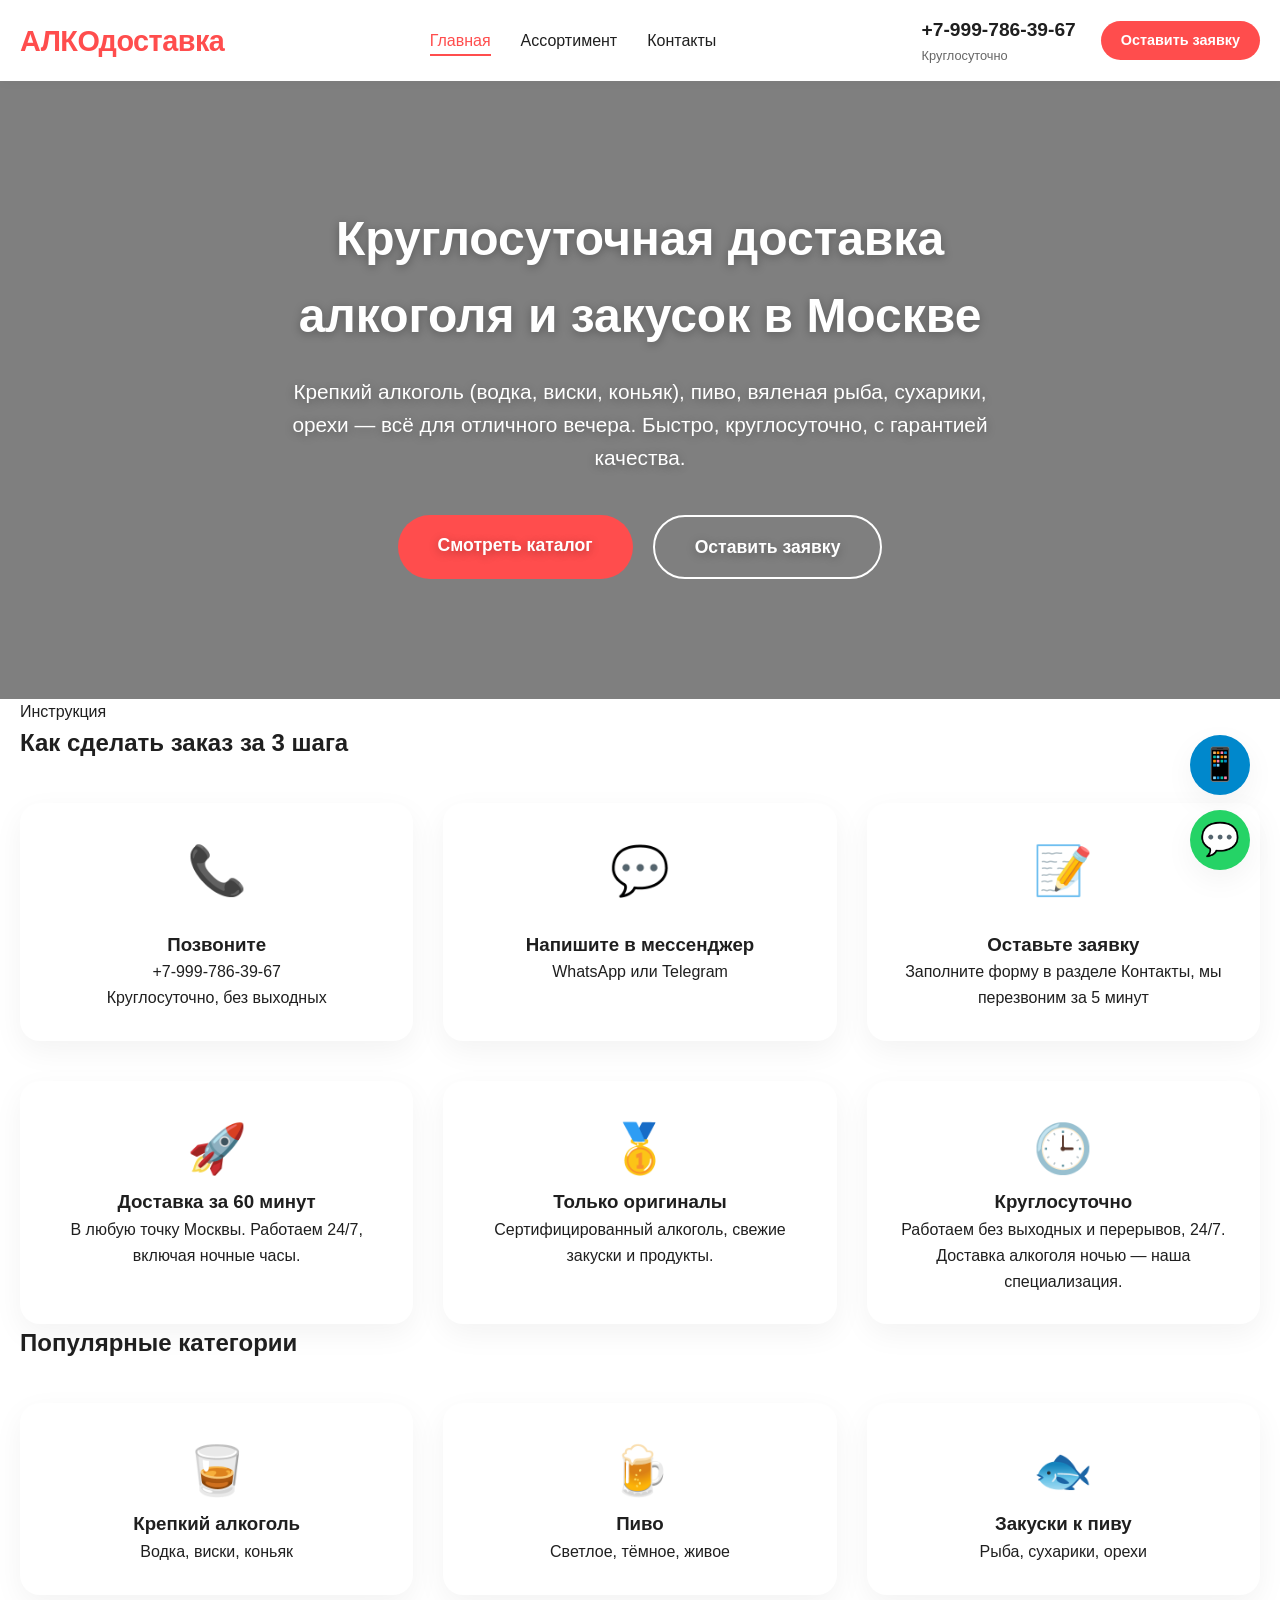
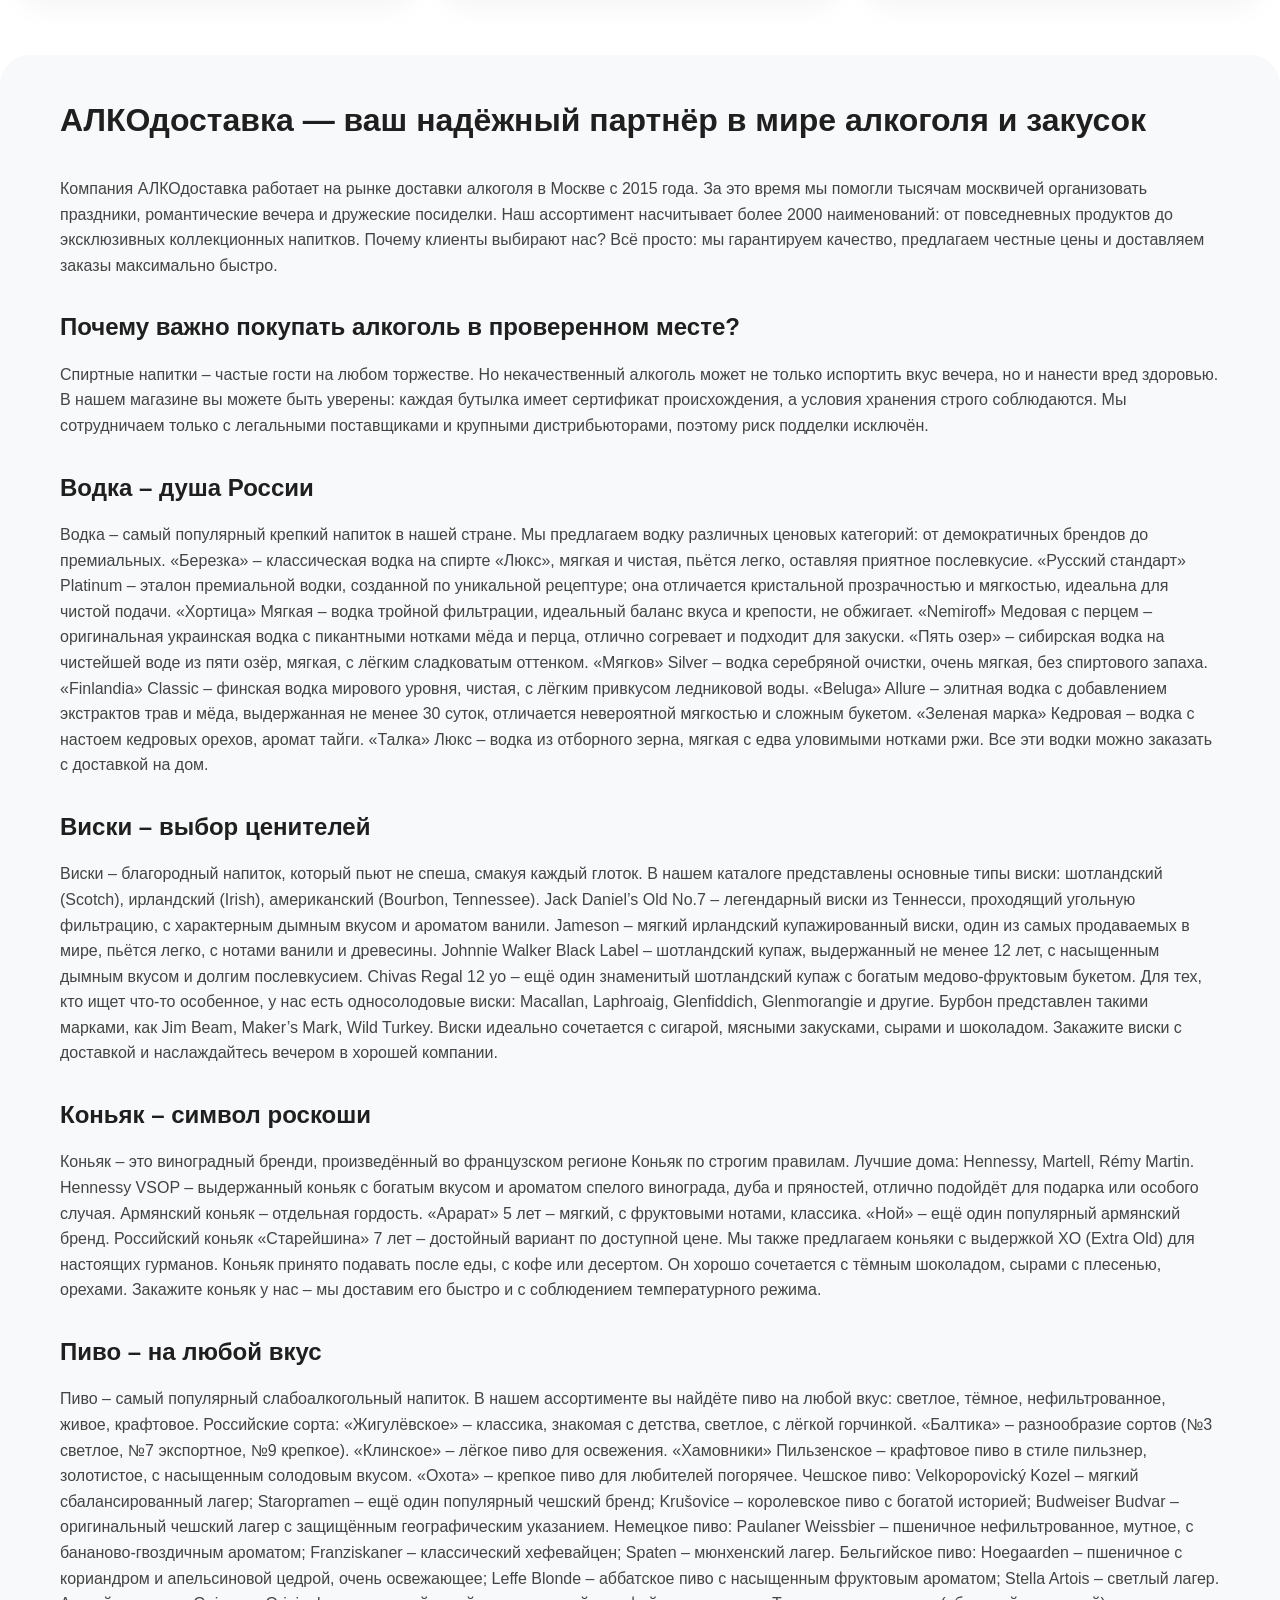
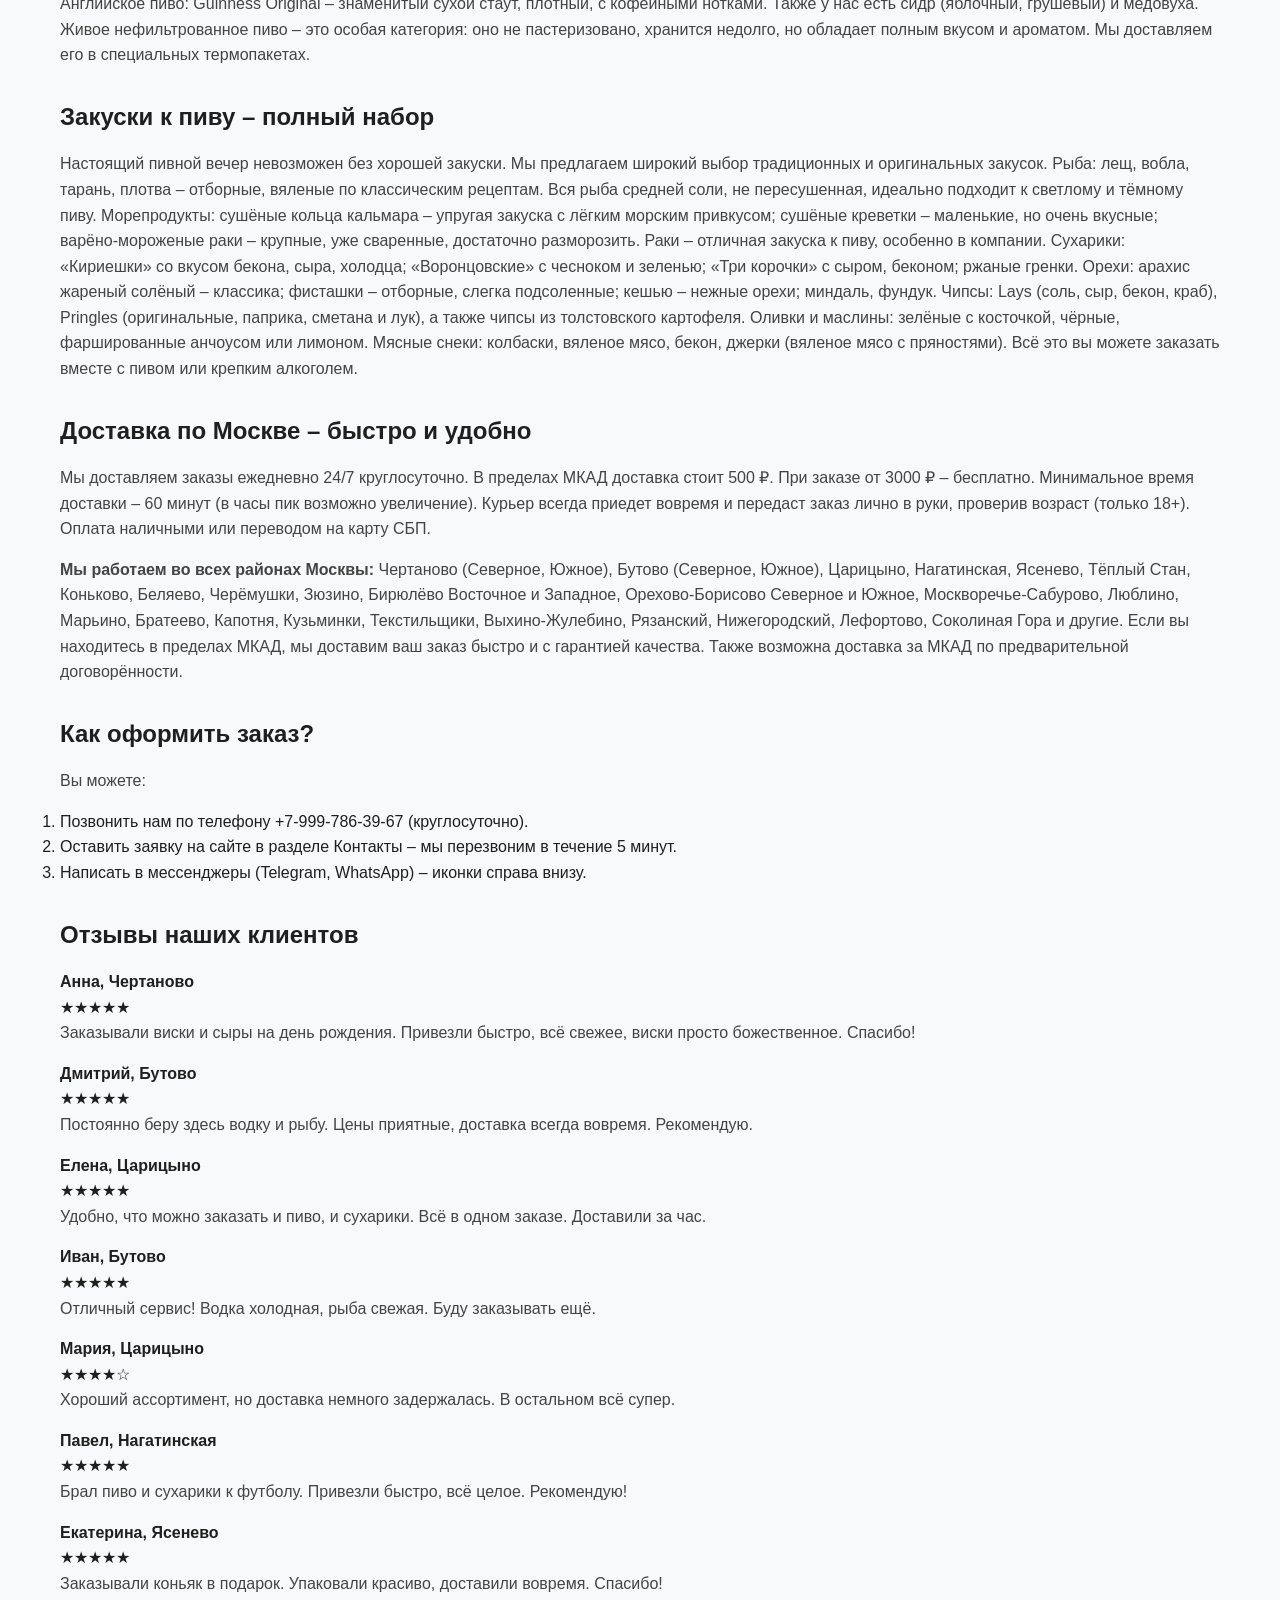
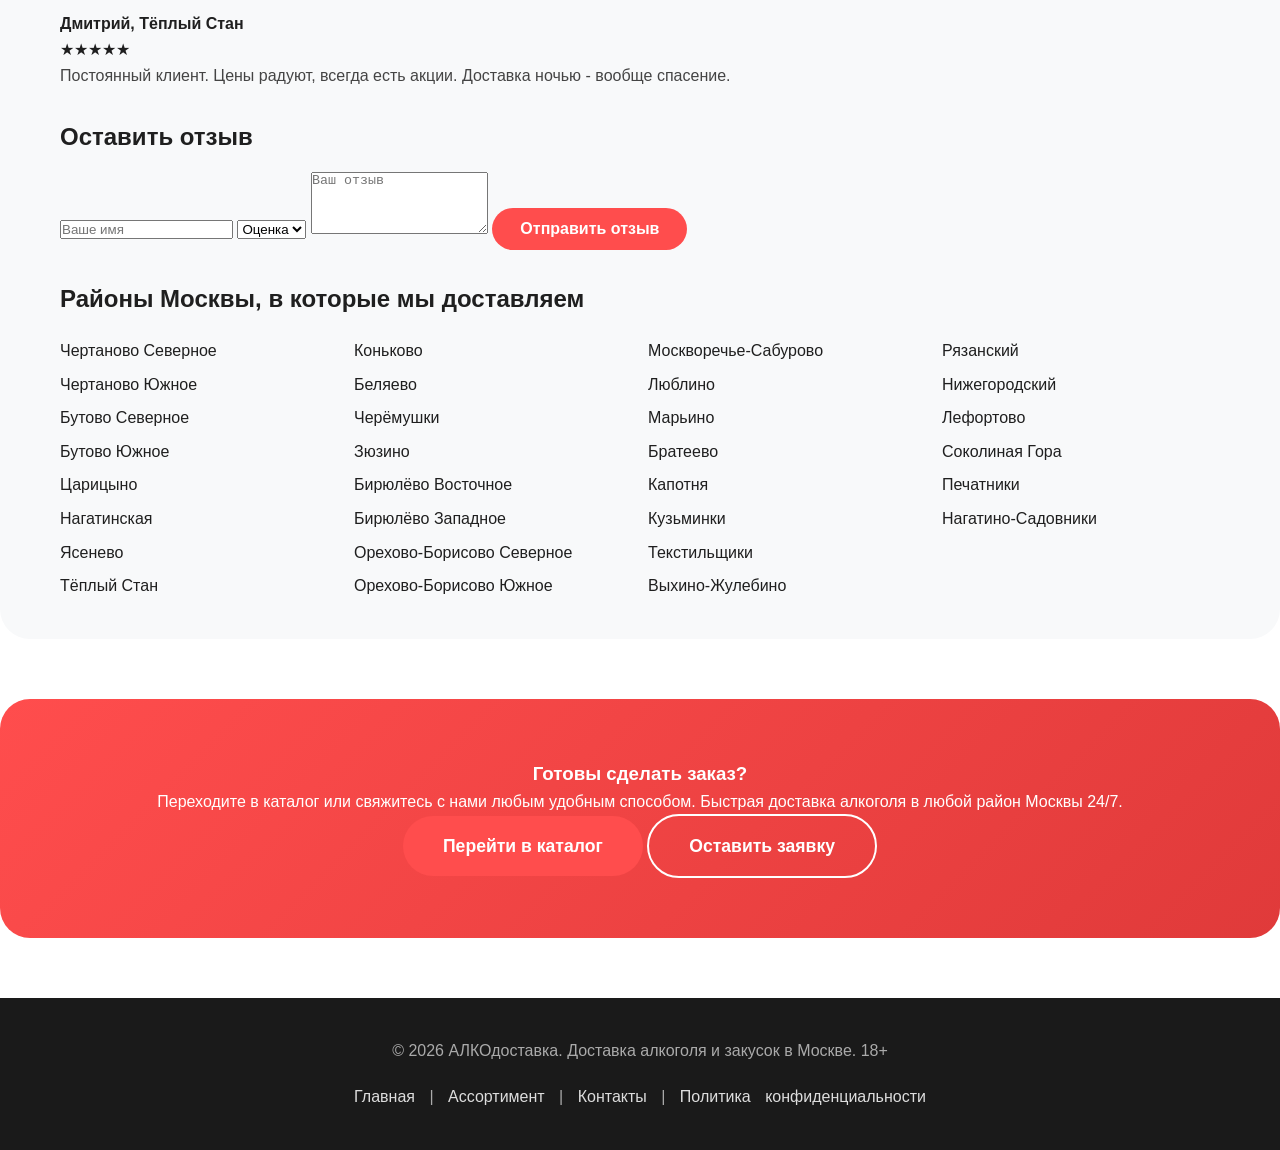
==== commit 8965b15a: "index.html" ====
--- a/index.html
+++ b/index.html
@@ -121,7 +121,7 @@
                 <div class="feature-item">
                     <span class="feature-icon">🚀</span>
                     <h3>Доставка за 60 минут</h3>
-                    <p>В любую точку Москвы. При заказе от 3000₽ — бесплатно. Работаем 24/7, включая ночные часы.</p>
+                    <p>В любую точку Москвы. Работаем 24/7, включая ночные часы.</p>
                 </div>
                 <div class="feature-item">
                     <span class="feature-icon">🥇</span>
@@ -326,3 +326,4 @@
 </body>
 
 </html>
+
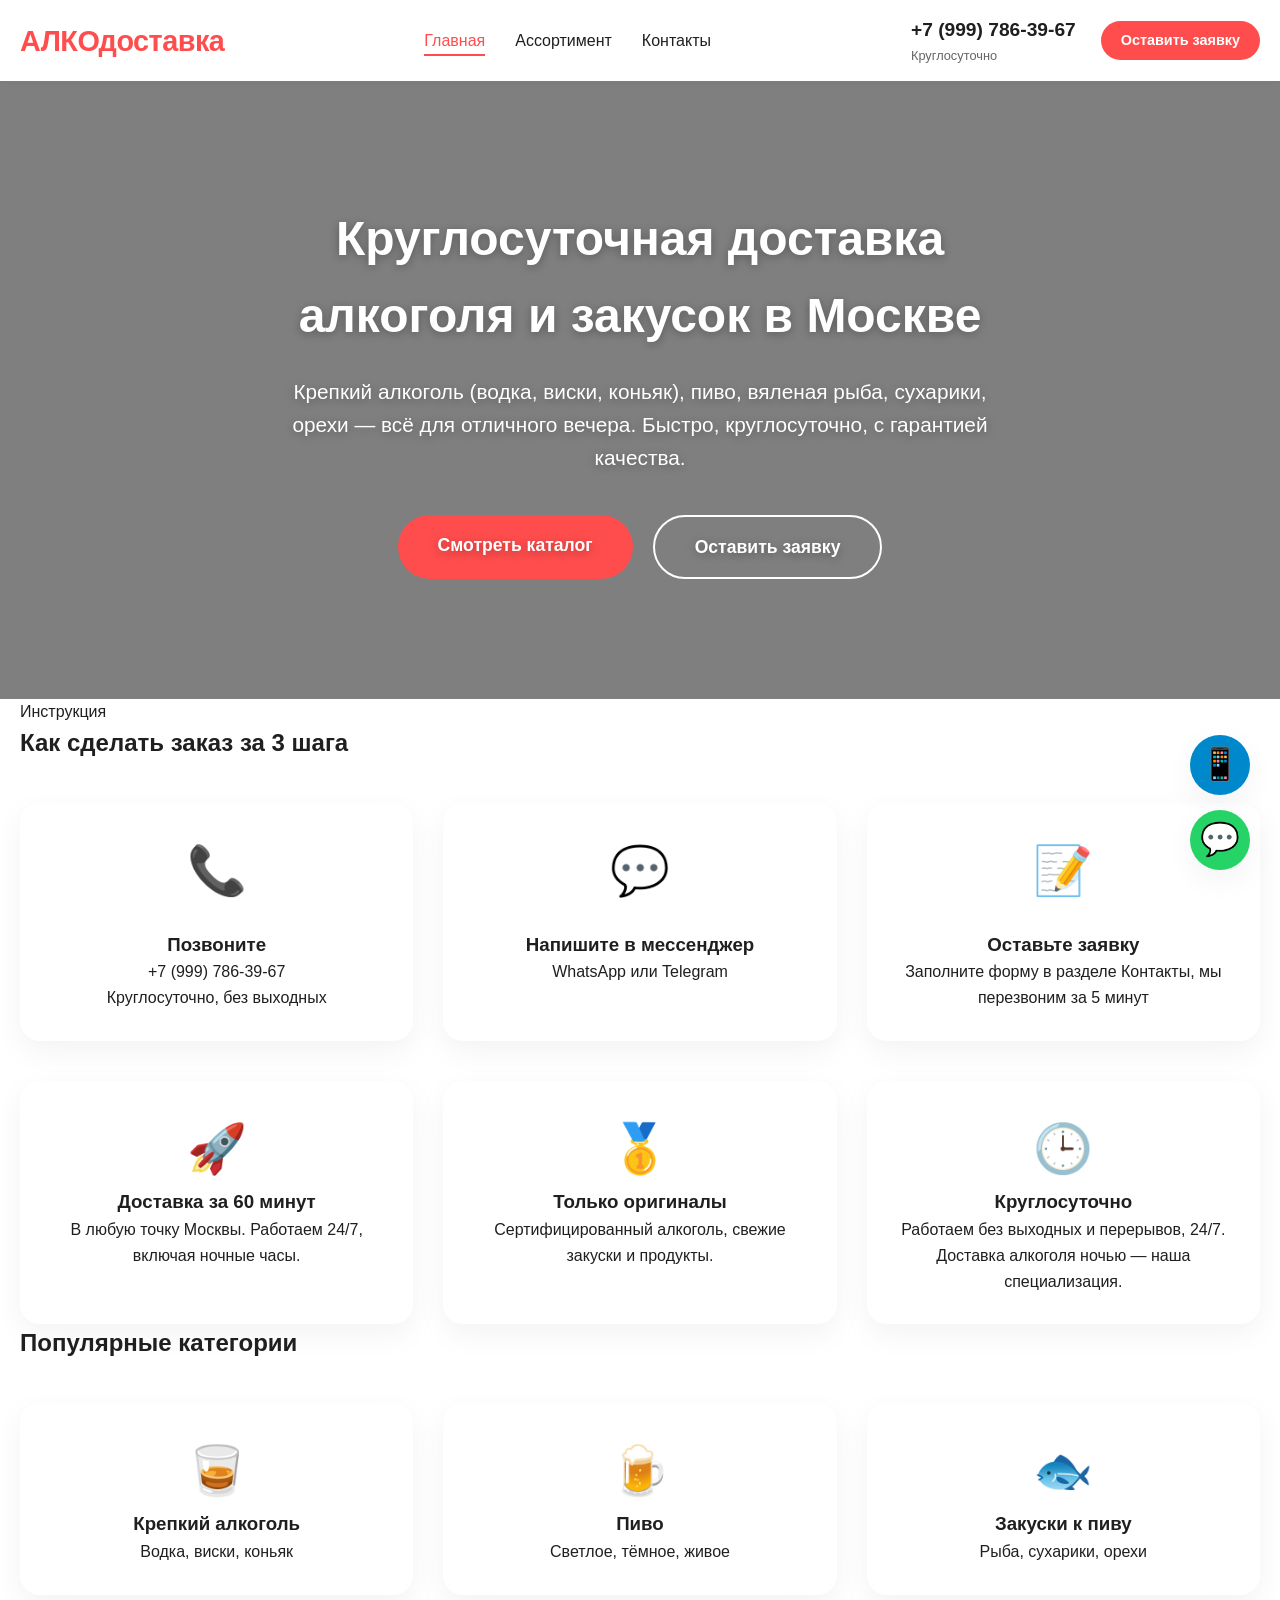
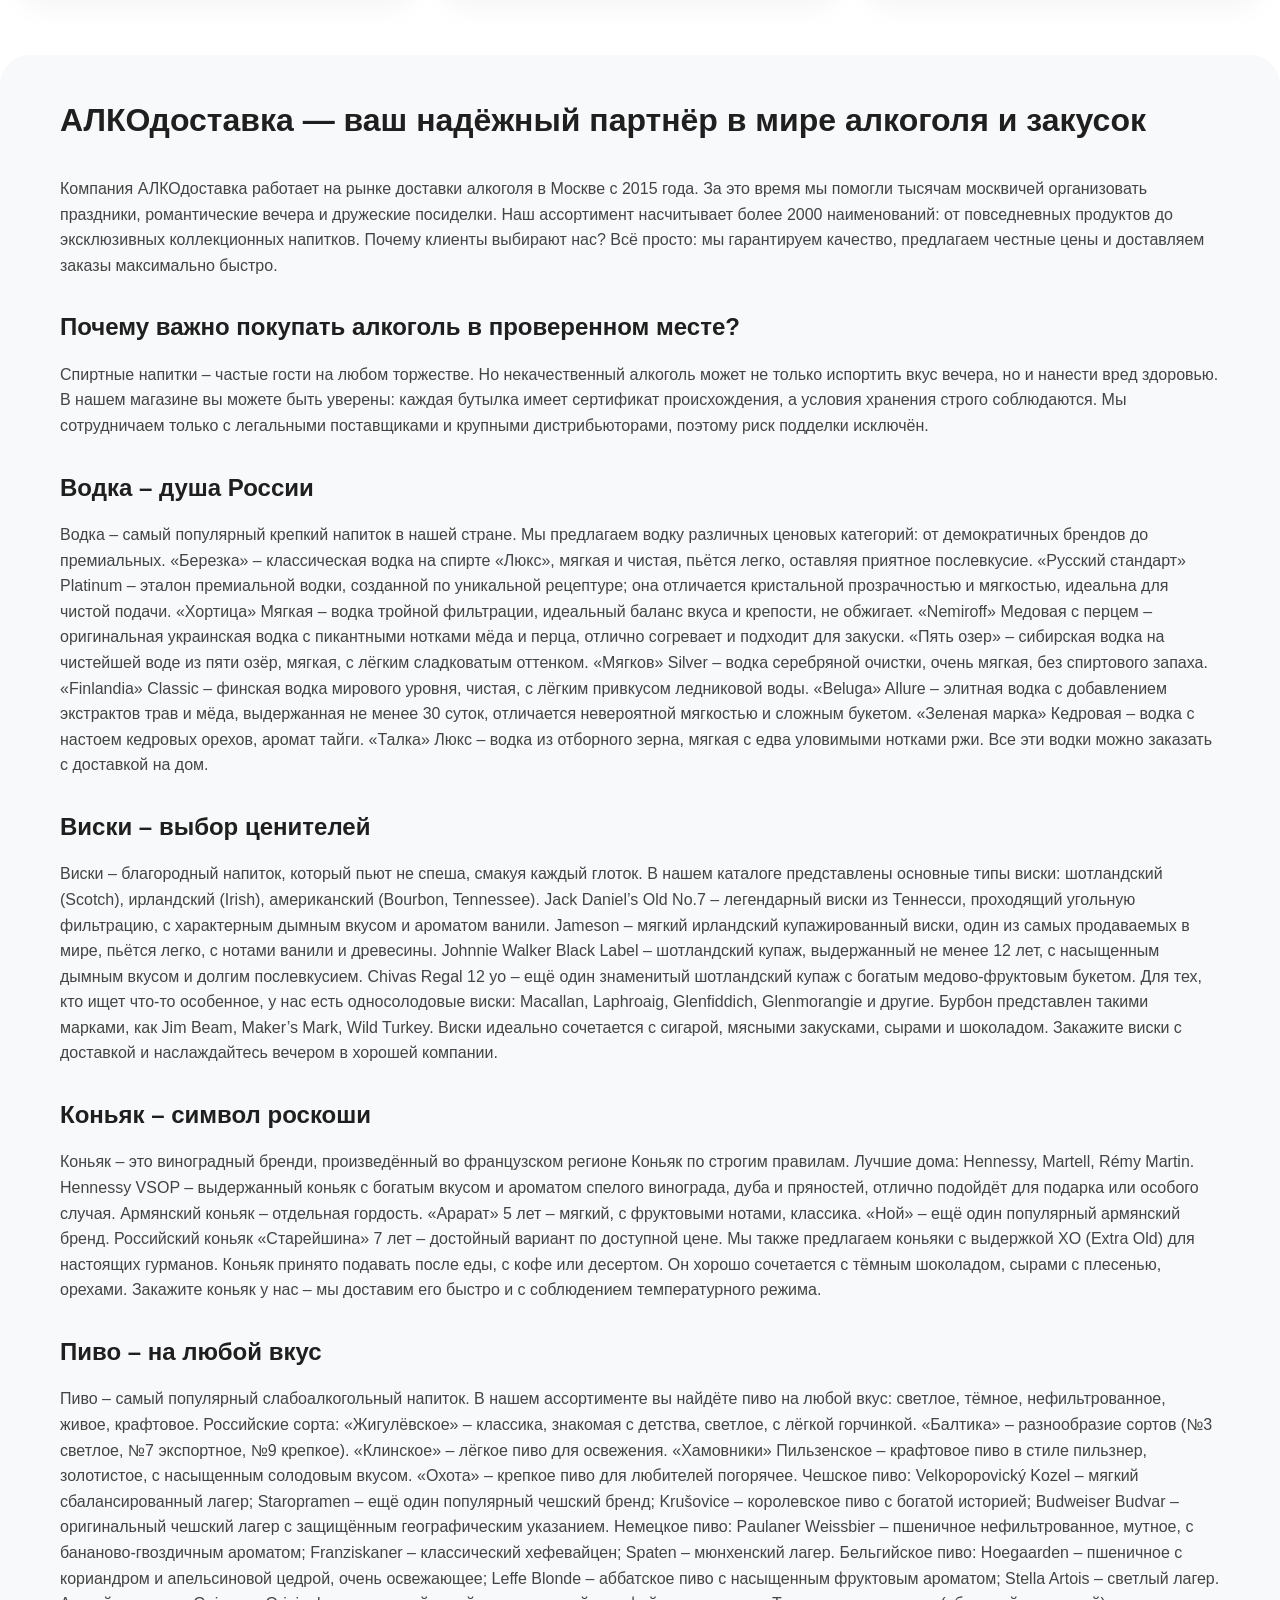
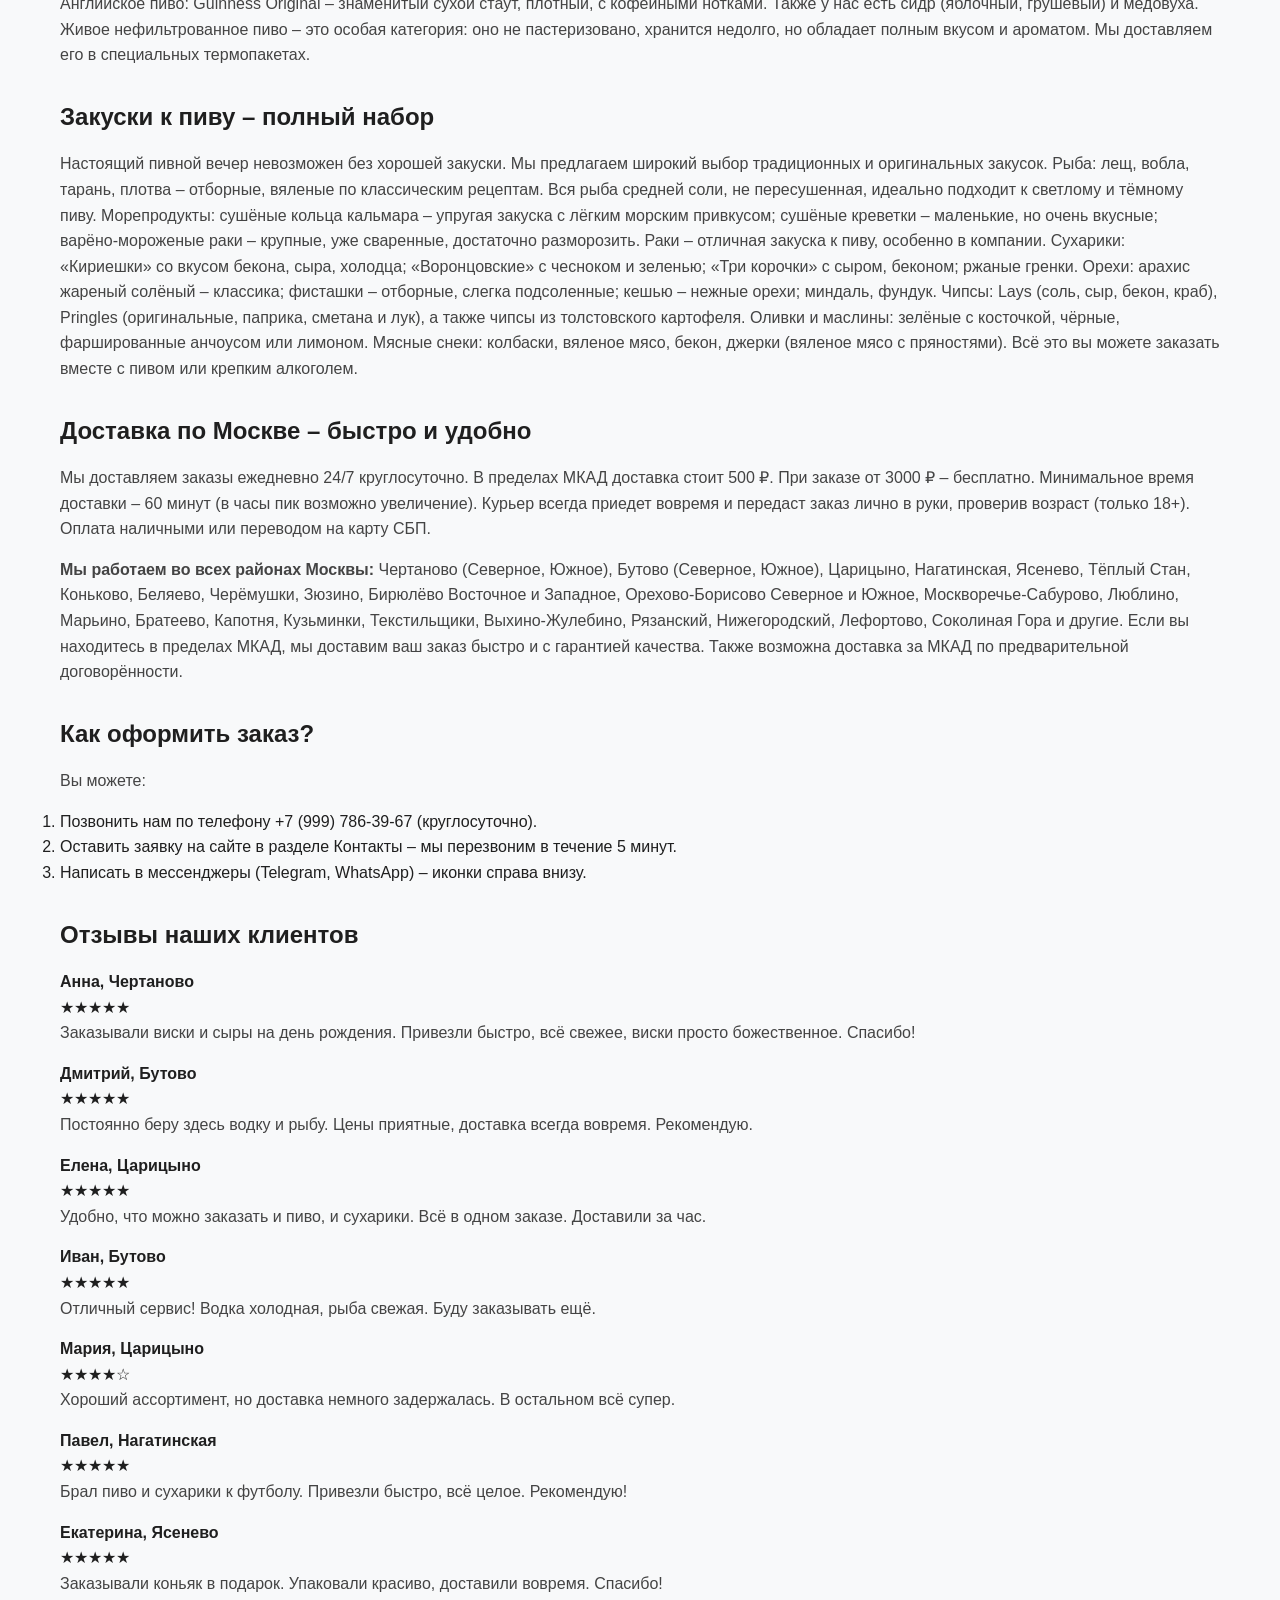
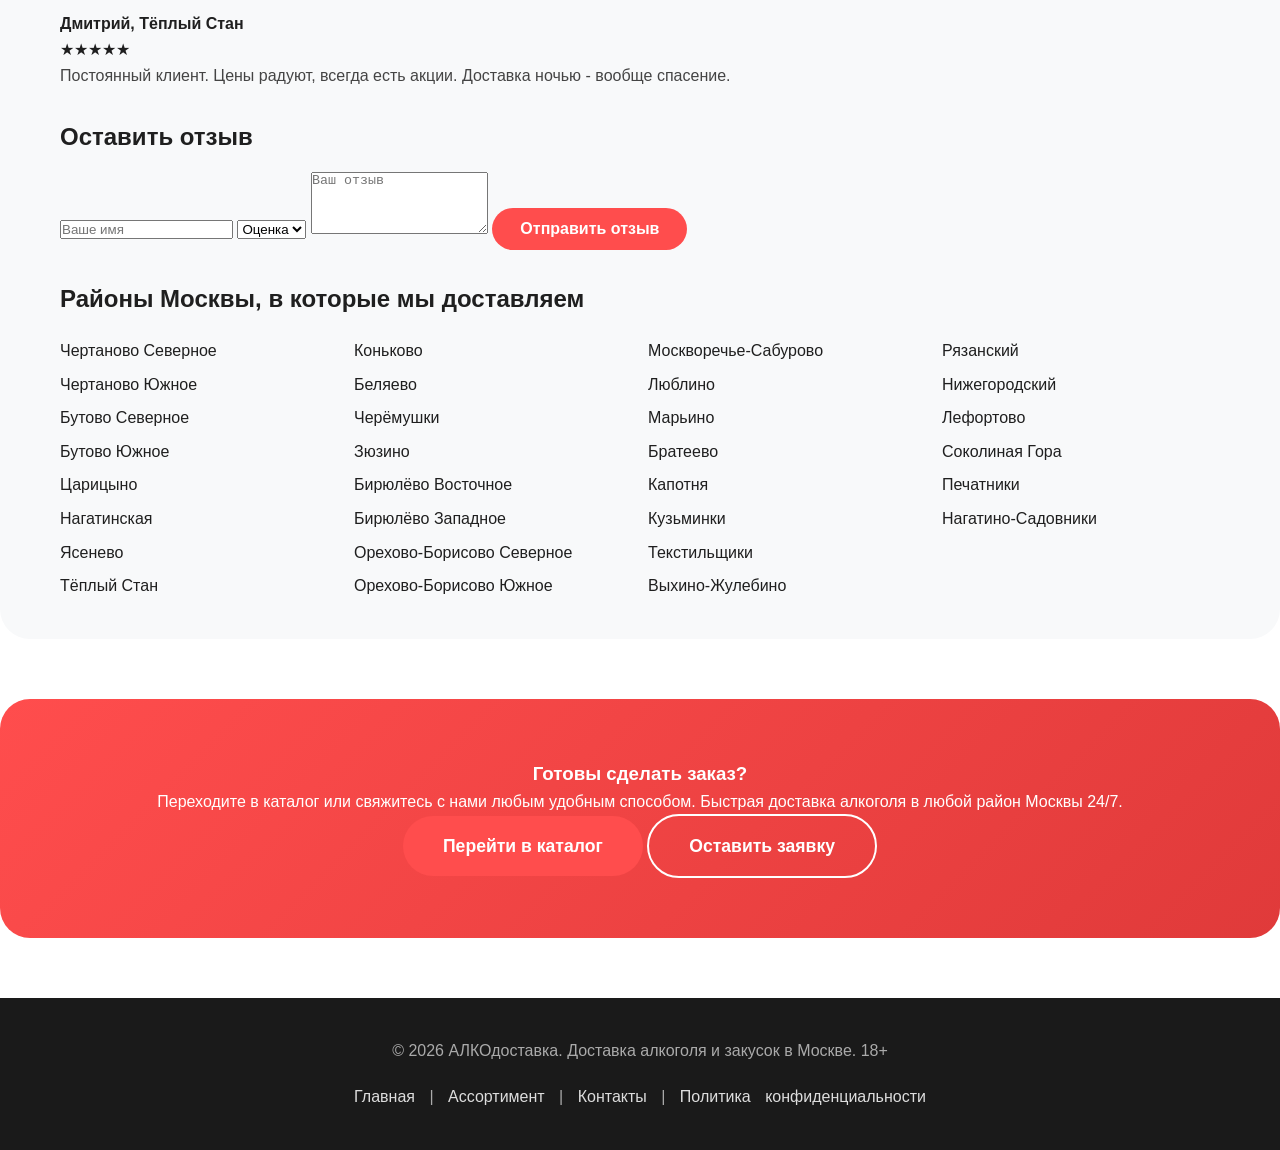
==== commit 3db35631: "Update index.html" ====
--- a/index.html
+++ b/index.html
@@ -9,17 +9,27 @@
     <meta name="author" content="АЛКОдоставка">
     <link rel="canonical" href="https://dostavka-alkogolya-msk24.vercel.app/">
     <link rel="stylesheet" href="style.css">
+    
+    <!-- Иконки -->
+    <link rel="icon" type="image/x-icon" href="/favicon.ico">
+    <link rel="icon" type="image/png" sizes="32x32" href="/favicon-32x32.png">
+    <link rel="icon" type="image/png" sizes="16x16" href="/favicon-16x16.png">
+    <link rel="apple-touch-icon" sizes="180x180" href="/apple-touch-icon.png">
+    <link rel="manifest" href="/site.webmanifest">
+
     <!-- Yandex.Metrika counter -->
     <script type="text/javascript">
-        (function(m,e,t,r,i,k,a){m[i]=m[i]||function(){(m[i].a=m[i].a||[]).push(arguments)};
-        m[i].l=1*new Date();
-        for (var j = 0; j < document.scripts.length; j++) {if (document.scripts[j].src === r) { return; }}
-        k=e.createElement(t),a=e.getElementsByTagName(t)[0],k.async=1,k.src=r,a.parentNode.insertBefore(k,a)})
-        (window, document,'script','https://mc.yandex.ru/metrika/tag.js?id=107214496', 'ym');
-        ym(107214496, 'init', {ssr:true, webvisor:true, clickmap:true, ecommerce:"dataLayer", referrer: document.referrer, url: location.href, accurateTrackBounce:true, trackLinks:true});
+        (function(m,e,t,r,i,k,a){
+            m[i]=m[i]||function(){(m[i].a=m[i].a||[]).push(arguments)};
+            m[i].l=1*new Date();
+            for (var j = 0; j < document.scripts.length; j++) {if (document.scripts[j].src === r) { return; }}
+            k=e.createElement(t),a=e.getElementsByTagName(t)[0],k.async=1,k.src=r,a.parentNode.insertBefore(k,a)
+        })(window, document,'script','https://mc.yandex.ru/metrika/tag.js?id=107712492', 'ym');
+        ym(107712492, 'init', {ssr:true, webvisor:true, clickmap:true, ecommerce:"dataLayer", referrer: document.referrer, url: location.href, accurateTrackBounce:true, trackLinks:true});
     </script>
-    <noscript><div><img src="https://mc.yandex.ru/watch/107214496" style="position:absolute; left:-9999px;" alt="" /></div></noscript>
+    <noscript><div><img src="https://mc.yandex.ru/watch/107712492" style="position:absolute; left:-9999px;" alt="" /></div></noscript>
     <!-- /Yandex.Metrika counter -->
+
     <!-- Микроразметка LocalBusiness -->
     <script type="application/ld+json">
     {
@@ -28,7 +38,7 @@
         "name": "АЛКОдоставка",
         "image": "https://dostavka-alkogolya-msk24.vercel.app/logo.png",
         "url": "https://dostavka-alkogolya-msk24.vercel.app",
-        "telephone": "+7-999-786-39-67",
+        "telephone": "+79997863967",
         "openingHoursSpecification": [
             {
                 "@type": "OpeningHoursSpecification",
@@ -37,7 +47,11 @@
                 "closes": "23:59"
             }
         ],
-        "priceRange": "₽-₽₽₽"
+        "priceRange": "₽-₽₽₽",
+        "sameAs": [
+            "https://t.me/alkotaxi_bot",
+            "https://wa.me/79997863967"
+        ]
     }
     </script>
 </head>
@@ -45,7 +59,7 @@
     <!-- Плавающие кнопки мессенджеров -->
     <div class="floating-messengers">
         <a href="https://t.me/alkotaxi_bot" target="_blank" class="messenger-btn telegram" title="Telegram" rel="noopener">📱</a>
-        <a href="https://wa.me/+79997863967" target="_blank" class="messenger-btn whatsapp" title="WhatsApp" rel="noopener">💬</a>
+        <a href="https://wa.me/79997863967" target="_blank" class="messenger-btn whatsapp" title="WhatsApp" rel="noopener">💬</a>
     </div>
 
     <!-- Шапка -->
@@ -61,7 +75,7 @@
             </nav>
             <div class="header-actions">
                 <div class="header-phone">
-                    <a href="tel:+79997863967">+7-999-786-39-67</a>
+                    <a href="tel:+79997863967">+7 (999) 786-39-67</a>
                     <span>Круглосуточно</span>
                 </div>
                 <a href="contacts.html" class="btn btn-small">Оставить заявку</a>
@@ -73,10 +87,8 @@
     <main>
         <!-- Герой с видео-фоном -->
         <section class="hero">
-            <!-- Видео-фон (замените src на своё) -->
             <video class="hero-video" autoplay muted loop playsinline>
                 <source src="/video/video.mp4" type="video/mp4">
-                <!-- Если видео с YouTube не работает как фон, используйте файл. Для примера оставлен fallback -->
                 Ваш браузер не поддерживает видео.
             </video>
             <div class="hero-overlay"></div>
@@ -99,12 +111,12 @@
                     <div class="step">
                         <span class="step-icon">📞</span>
                         <h3>Позвоните</h3>
-                        <p><a href="tel:+79997863967">+7-999-786-39-67</a><br>Круглосуточно, без выходных</p>
+                        <p><a href="tel:+79997863967">+7 (999) 786-39-67</a><br>Круглосуточно, без выходных</p>
                     </div>
                     <div class="step">
                         <span class="step-icon">💬</span>
                         <h3>Напишите в мессенджер</h3>
-                        <p><a href="https://wa.me/+79997863967" target="_blank">WhatsApp</a> или <a href="https://t.me/alkotaxi_bot" target="_blank">Telegram</a></p>
+                        <p><a href="https://wa.me/79997863967" target="_blank">WhatsApp</a> или <a href="https://t.me/alkotaxi_bot" target="_blank">Telegram</a></p>
                     </div>
                     <div class="step">
                         <span class="step-icon">📝</span>
@@ -191,55 +203,14 @@
                 <h3>Как оформить заказ?</h3>
                 <p>Вы можете:</p>
                 <ol>
-                    <li>Позвонить нам по телефону <a href="tel:+79997863967">+7-999-786-39-67</a> (круглосуточно).</li>
+                    <li>Позвонить нам по телефону <a href="tel:+79997863967">+7 (999) 786-39-67</a> (круглосуточно).</li>
                     <li>Оставить заявку на сайте в разделе <a href="contacts.html">Контакты</a> – мы перезвоним в течение 5 минут.</li>
                     <li>Написать в мессенджеры (Telegram, WhatsApp) – иконки справа внизу.</li>
                 </ol>
 
                 <h3>Отзывы наших клиентов</h3>
-                <div class="reviews">
-                    <!-- Существующие отзывы (со звёздами) -->
-                    <div class="review-item">
-                        <strong>Анна, Чертаново</strong>
-                        <div class="stars">★★★★★</div>
-                        <p>Заказывали виски и сыры на день рождения. Привезли быстро, всё свежее, виски просто божественное. Спасибо!</p>
-                    </div>
-                    <div class="review-item">
-                        <strong>Дмитрий, Бутово</strong>
-                        <div class="stars">★★★★★</div>
-                        <p>Постоянно беру здесь водку и рыбу. Цены приятные, доставка всегда вовремя. Рекомендую.</p>
-                    </div>
-                    <div class="review-item">
-                        <strong>Елена, Царицыно</strong>
-                        <div class="stars">★★★★★</div>
-                        <p>Удобно, что можно заказать и пиво, и сухарики. Всё в одном заказе. Доставили за час.</p>
-                    </div>
-                    <!-- Новые отзывы (ещё 5) -->
-                    <div class="review-item">
-                        <strong>Иван, Бутово</strong>
-                        <div class="stars">★★★★★</div>
-                        <p>Отличный сервис! Водка холодная, рыба свежая. Буду заказывать ещё.</p>
-                    </div>
-                    <div class="review-item">
-                        <strong>Мария, Царицыно</strong>
-                        <div class="stars">★★★★☆</div>
-                        <p>Хороший ассортимент, но доставка немного задержалась. В остальном всё супер.</p>
-                    </div>
-                    <div class="review-item">
-                        <strong>Павел, Нагатинская</strong>
-                        <div class="stars">★★★★★</div>
-                        <p>Брал пиво и сухарики к футболу. Привезли быстро, всё целое. Рекомендую!</p>
-                    </div>
-                    <div class="review-item">
-                        <strong>Екатерина, Ясенево</strong>
-                        <div class="stars">★★★★★</div>
-                        <p>Заказывали коньяк в подарок. Упаковали красиво, доставили вовремя. Спасибо!</p>
-                    </div>
-                    <div class="review-item">
-                        <strong>Дмитрий, Тёплый Стан</strong>
-                        <div class="stars">★★★★★</div>
-                        <p>Постоянный клиент. Цены радуют, всегда есть акции. Доставка ночью - вообще спасение.</p>
-                    </div>
+                <div class="reviews" id="reviews-container">
+                    <!-- Отзывы будут загружены из localStorage или отображены стандартные -->
                 </div>
 
                 <!-- Форма для отзыва -->
@@ -322,8 +293,92 @@
         </div>
     </footer>
 
+    <script>
+        // Обработка формы отзывов (сохранение в localStorage и отображение)
+        (function() {
+            // Стандартные отзывы (заполняются, если localStorage пуст)
+            const defaultReviews = [
+                { name: "Анна, Чертаново", rating: 5, text: "Заказывали виски и сыры на день рождения. Привезли быстро, всё свежее, виски просто божественное. Спасибо!" },
+                { name: "Дмитрий, Бутово", rating: 5, text: "Постоянно беру здесь водку и рыбу. Цены приятные, доставка всегда вовремя. Рекомендую." },
+                { name: "Елена, Царицыно", rating: 5, text: "Удобно, что можно заказать и пиво, и сухарики. Всё в одном заказе. Доставили за час." },
+                { name: "Иван, Бутово", rating: 5, text: "Отличный сервис! Водка холодная, рыба свежая. Буду заказывать ещё." },
+                { name: "Мария, Царицыно", rating: 4, text: "Хороший ассортимент, но доставка немного задержалась. В остальном всё супер." },
+                { name: "Павел, Нагатинская", rating: 5, text: "Брал пиво и сухарики к футболу. Привезли быстро, всё целое. Рекомендую!" },
+                { name: "Екатерина, Ясенево", rating: 5, text: "Заказывали коньяк в подарок. Упаковали красиво, доставили вовремя. Спасибо!" },
+                { name: "Дмитрий, Тёплый Стан", rating: 5, text: "Постоянный клиент. Цены радуют, всегда есть акции. Доставка ночью - вообще спасение." }
+            ];
+
+            // Получить отзывы из localStorage или установить по умолчанию
+            let reviews = JSON.parse(localStorage.getItem('alko_reviews'));
+            if (!reviews || !Array.isArray(reviews)) {
+                reviews = defaultReviews;
+                localStorage.setItem('alko_reviews', JSON.stringify(reviews));
+            }
+
+            // Функция отображения отзывов
+            function renderReviews() {
+                const container = document.getElementById('reviews-container');
+                if (!container) return;
+                container.innerHTML = '';
+                reviews.forEach(review => {
+                    const div = document.createElement('div');
+                    div.className = 'review-item';
+                    div.innerHTML = `
+                        <strong>${escapeHtml(review.name)}</strong>
+                        <div class="stars">${'★'.repeat(review.rating)}${'☆'.repeat(5-review.rating)}</div>
+                        <p>${escapeHtml(review.text)}</p>
+                    `;
+                    container.appendChild(div);
+                });
+            }
+
+            // Простая защита от XSS
+            function escapeHtml(str) {
+                return str.replace(/[&<>]/g, function(m) {
+                    if (m === '&') return '&amp;';
+                    if (m === '<') return '&lt;';
+                    if (m === '>') return '&gt;';
+                    return m;
+                }).replace(/[\uD800-\uDBFF][\uDC00-\uDFFF]/g, function(c) {
+                    return c;
+                });
+            }
+
+            // Обработчик отправки формы
+            const form = document.getElementById('review-form');
+            if (form) {
+                form.addEventListener('submit', function(e) {
+                    e.preventDefault();
+                    const nameInput = form.querySelector('input[name="reviewer_name"]');
+                    const ratingSelect = form.querySelector('select[name="rating"]');
+                    const textarea = form.querySelector('textarea[name="review_text"]');
+                    
+                    const name = nameInput.value.trim();
+                    const rating = parseInt(ratingSelect.value, 10);
+                    const text = textarea.value.trim();
+                    
+                    if (!name || !rating || !text) {
+                        alert('Пожалуйста, заполните все поля.');
+                        return;
+                    }
+                    
+                    const newReview = { name, rating, text };
+                    reviews.unshift(newReview); // новый отзыв сверху
+                    localStorage.setItem('alko_reviews', JSON.stringify(reviews));
+                    renderReviews();
+                    
+                    // Очистить форму
+                    nameInput.value = '';
+                    ratingSelect.value = '';
+                    textarea.value = '';
+                    
+                    alert('Спасибо за отзыв!');
+                });
+            }
+            
+            renderReviews();
+        })();
+    </script>
     <script src="script.js"></script>
 </body>
-
 </html>
-
